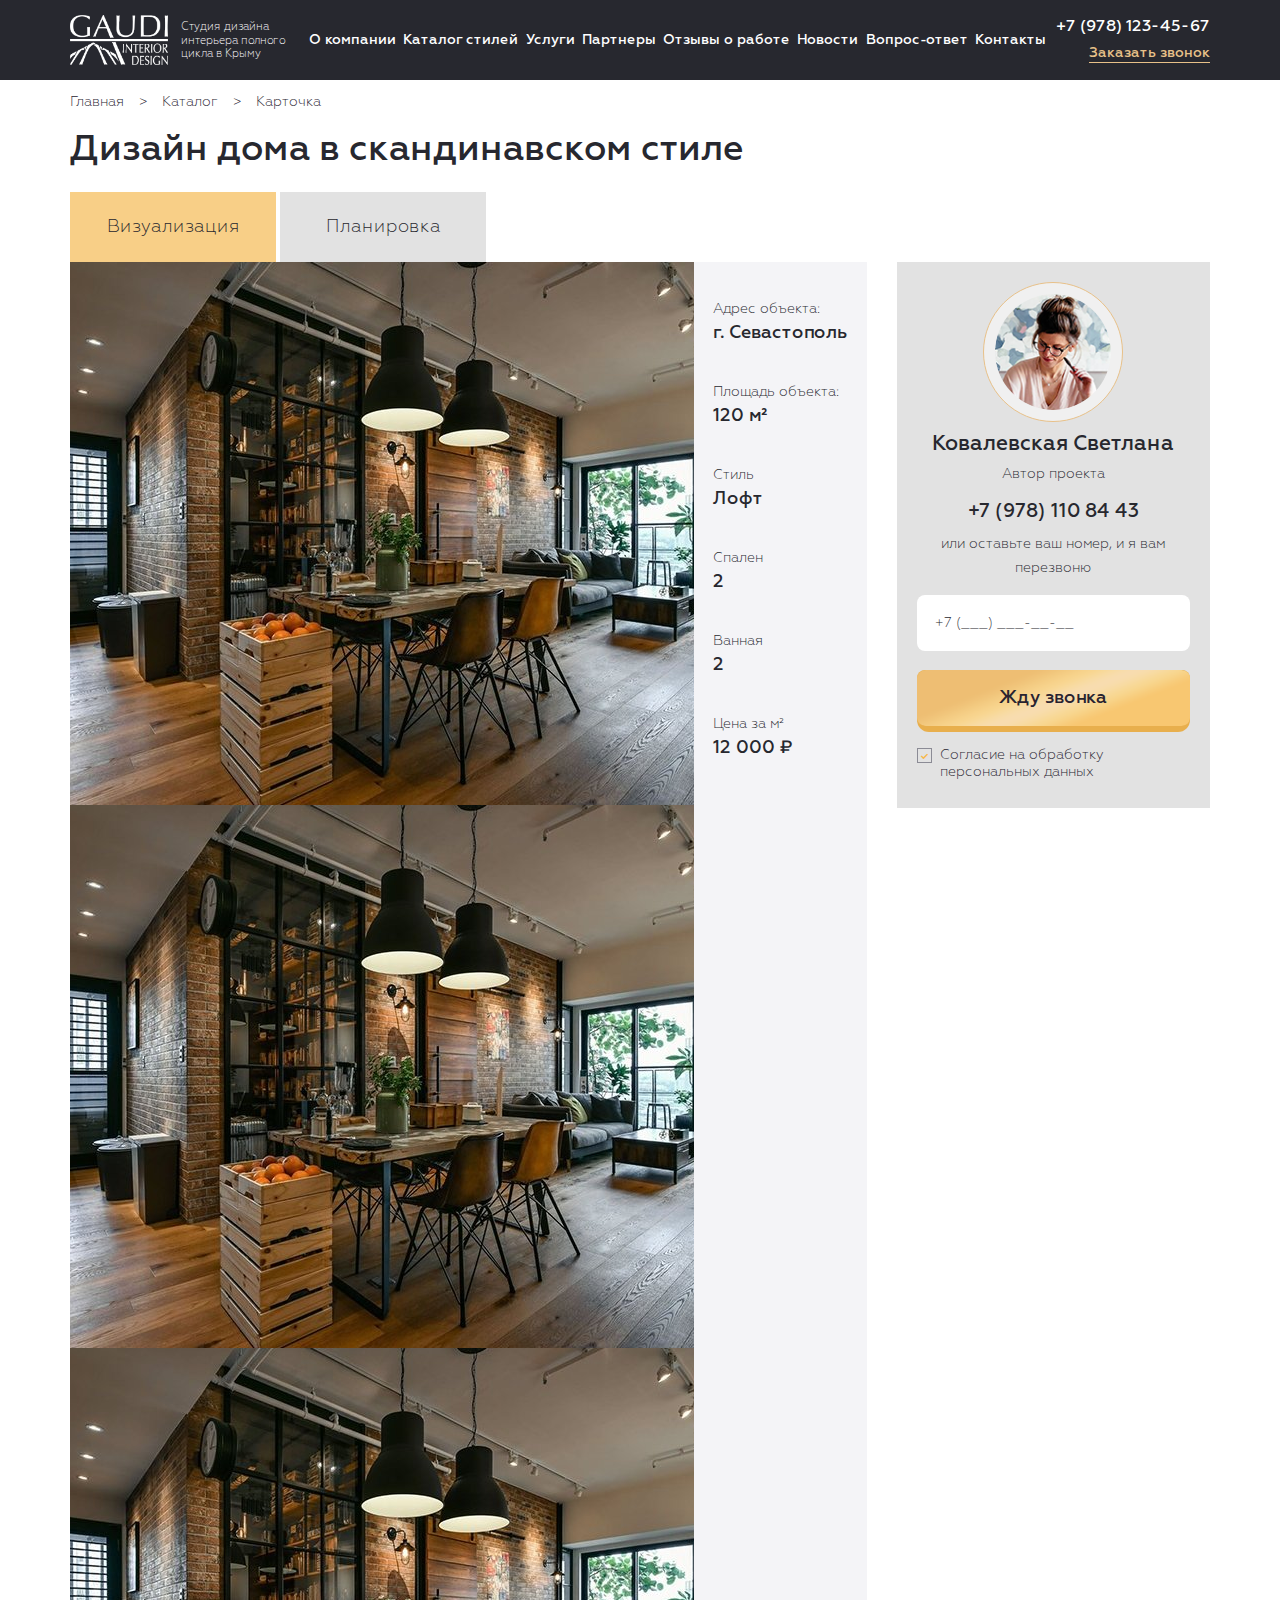
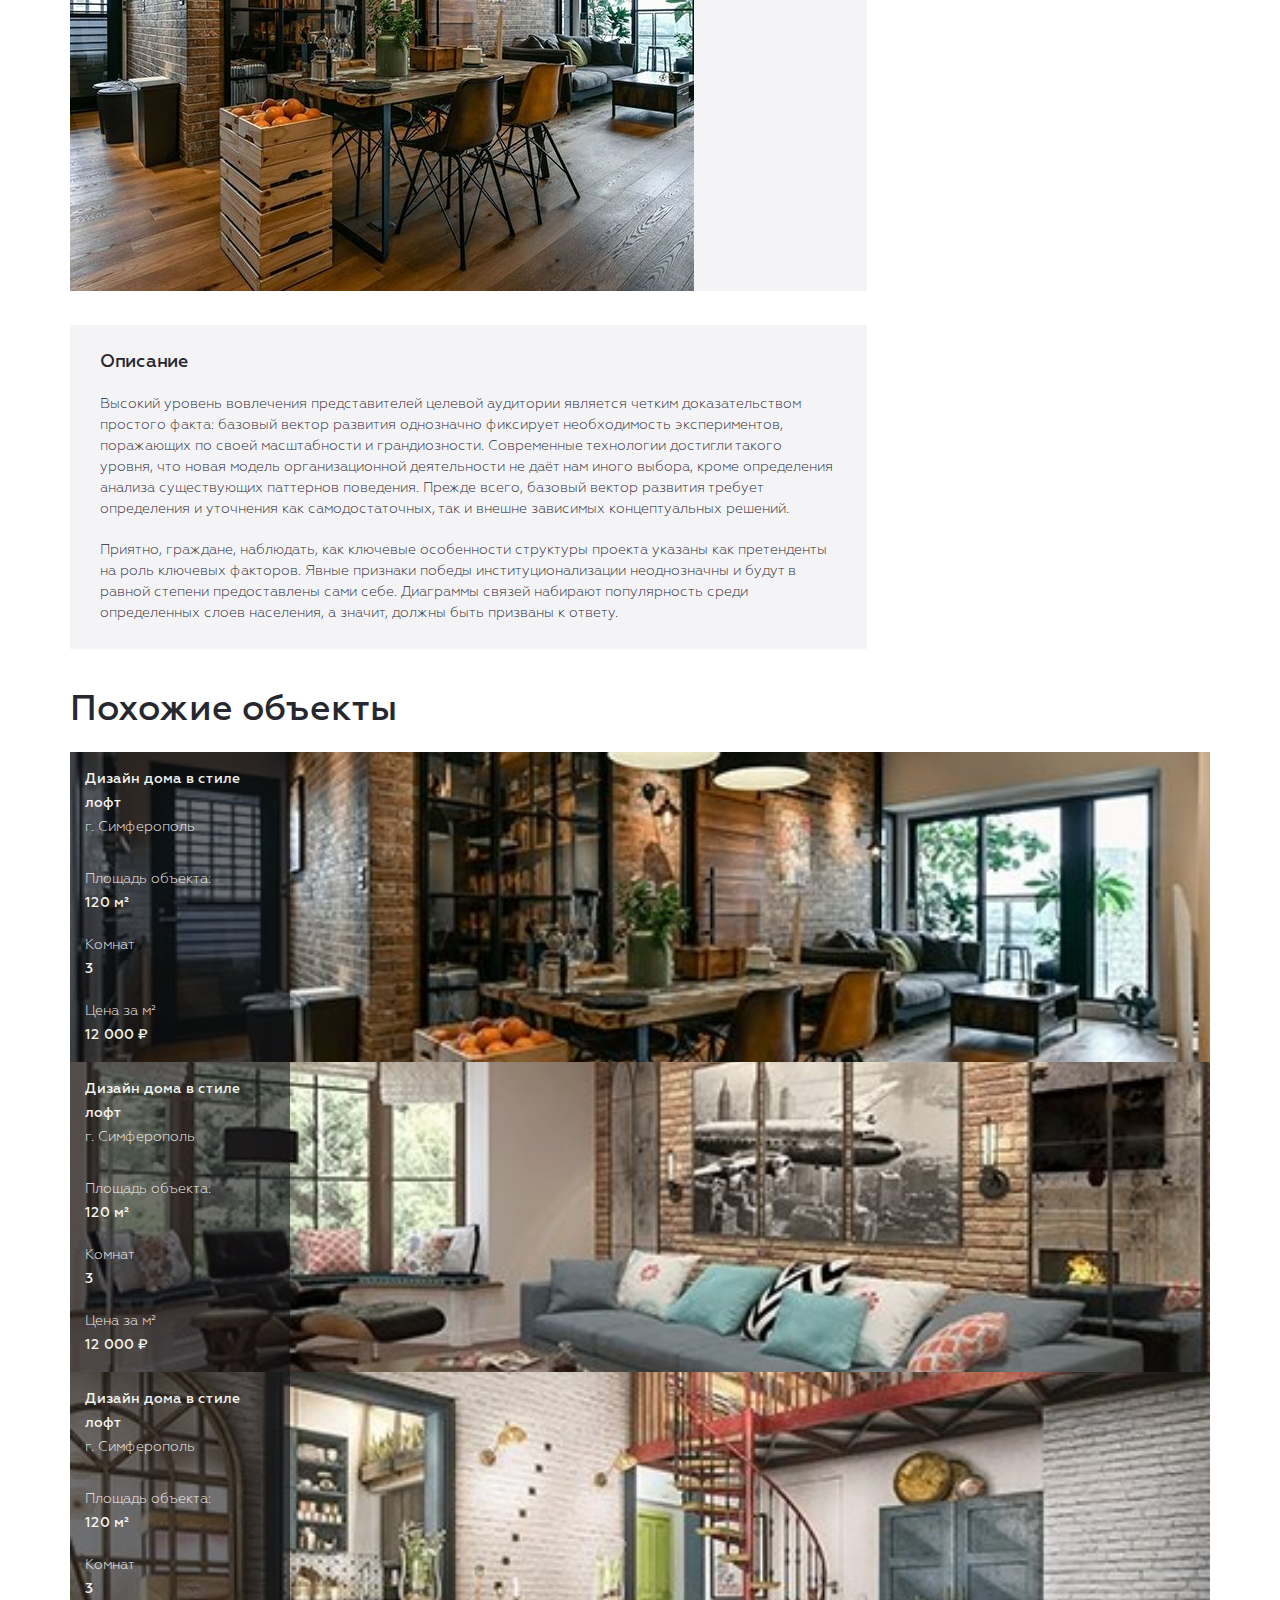
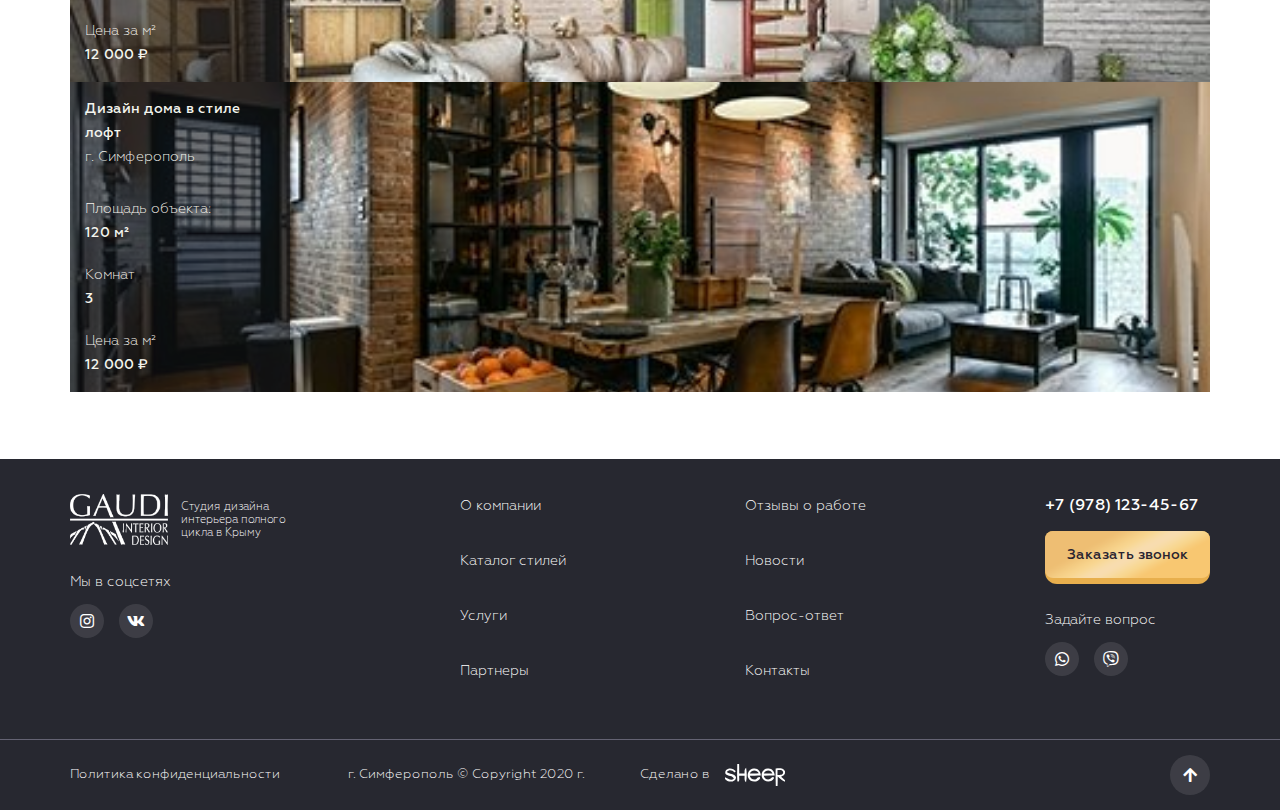
==== card.html @ c7dc4f9a "Add files via upload" ====
<!DOCTYPE html>
<!--[if lt IE 7]><html lang="ru" class="lt-ie9 lt-ie8 lt-ie7"><![endif]-->
<!--[if IE 7]><html lang="ru" class="lt-ie9 lt-ie8"><![endif]-->
<!--[if IE 8]><html lang="ru" class="lt-ie9"><![endif]-->
<!--[if gt IE 8]><!-->
<html lang="ru">
<!--<![endif]-->
<head>
	<meta charset="utf-8" />
	<title>Заголовок</title>
	<meta name="description" content="" />
	<meta http-equiv="X-UA-Compatible" content="IE=edge" />
	<meta name="viewport" content="width=device-width, initial-scale=1.0" />
	<link rel="shortcut icon" href="favicon.png" />
	<link rel="stylesheet" href="libs/bootstrap/bootstrap-grid.css" />
	<link rel="stylesheet" href="libs/fontawesome-free-5.12.0-web/css/all.min.css" />
	<link rel="stylesheet" href="libs/fancybox/jquery.fancybox.css" />
	<link rel="stylesheet" href="libs/slick-1.5.9/slick/slick.css" />
	<link rel="stylesheet" href="libs/slick-1.5.9/slick/slick-theme.css" />
	<link rel="stylesheet" href="libs/ion.rangeSlider-master/css/ion.rangeSlider.min.css" />
	<link rel="stylesheet" href="css/fonts.css" />
	<link rel="stylesheet" href="css/main.css?ver=1.2" />
	<link rel="stylesheet" href="css/media.css?ver=1.2" />
</head>
<body>

	<div class="wrapper wrapper_page">
  
		<header class="header default">
			<div class="container">
				<div class="header__wrap">
					<div class="logo-wrap">
						<a href="#" class="logo">
							<img src="img/logo.png" alt="alt">
						</a>
						<div class="logo-descr">Студия дизайна интерьера полного цикла в Крыму</div>
					</div>
					<ul class="menu">
						<li><a href="#">О компании</a></li>
						<li><a href="#">Каталог стилей</a></li>
						<li><a href="#">Услуги</a></li>
						<li><a href="#">Партнеры</a></li>
						<li><a href="#">Отзывы о работе</a></li>
						<li><a href="#">Новости</a></li>
						<li><a href="#">Вопрос-ответ</a></li>
						<li><a href="#">Контакты</a></li>
					</ul>
					<div class="header__right">
						<a href="tel:+79781234567" class="phone-main">+7 (978) 123-45-67</a>
						<a href="#callback" class="link-main fancybox">Заказать звонок</a>
					</div>
					<a href="tel:+79781234567" class="phone-mob"><i class="fas fa-phone"></i></a>
					<span class="btn_nav">
						<span class='sandwich'>
							<span class='sw-topper'></span>
							<span class='sw-bottom'></span>
							<span class='sw-footer'></span>
						</span>
					</span>
				</div>
			</div>
			<div class="menu-mobile">
				<ul class="menu">
					<li><a href="#">О компании</a></li>
					<li><a href="#">Каталог стилей</a></li>
					<li><a href="#">Услуги</a></li>
					<li><a href="#">Партнеры</a></li>
					<li><a href="#">Отзывы о работе</a></li>
					<li><a href="#">Новости</a></li>
					<li><a href="#">Вопрос-ответ</a></li>
					<li><a href="#">Контакты</a></li>
				</ul>
				<div class="header__right">
					<a href="tel:+79781234567" class="phone-main">+7 (978) 123-45-67</a>
					<a href="#callback" class="link-main fancybox">Заказать звонок</a>
				</div>
				<ul class="list-social list-social_page">
					<li><a href="#"><i class="fab fa-instagram"></i></a></li>
					<li><a href="#"><i class="fab fa-vk"></i></a></li>
					<li><a href="#"><i class="fab fa-whatsapp"></i></a></li>
					<li><a href="#"><i class="fab fa-viber"></i></a></li>
				</ul>
			</div> 
		</header>

		<div class="card">
			<div class="container">
				<ul class="breadcumbs">
					<li><a href="#">Главная</a><span>></span></li>
					<li><a href="#">Каталог</a><span>></span></li>
					<li>Карточка</li>
				</ul>
				<div class="title-section">Дизайн дома в скандинавском стиле</div>
				<div class="row row_card">
					<div class="col-lg-8">
						<ul class="tabs-card">
							<li class="active"><a href="#tab_card1">Визуализация</a></li>
							<li><a href="#tab_card2">Планировка</a></li>
						</ul>
						<div class="row">
							<div class="col-lg-10 card__left">
								<div class="tab-container-card">
									<div class="tab-pane-card" id="tab_card1">
										<div class="slider-card-wrap">
											<ul class="slider-card">
												<li>
													<a href="img/card1.jpg" class="card__image fancybox" rel="group1">
														<img src="img/card1.jpg" alt="alt">
													</a>
												</li>
												<li>
													<a href="img/card1.jpg" class="card__image fancybox" rel="group1">
														<img src="img/card1.jpg" alt="alt">
													</a>
												</li>
												<li>
													<a href="img/card1.jpg" class="card__image fancybox" rel="group1">
														<img src="img/card1.jpg" alt="alt">
													</a>
												</li>
											</ul>
											<div class="controls-slider"></div>
										</div>
									</div>
									<div class="tab-pane-card" id="tab_card2">
										<a href="img/layout.jpg" class="card__image fancybox">
											<img src="img/layout.jpg" alt="alt">
										</a>
									</div>
								</div>
							</div>
							<div class="col-lg-2">
								<div class="card-info">
									<div class="card-info__item">
										<p>Адрес объекта:</p>
										<strong>г. Севастополь</strong>
									</div>
									<div class="card-info__item">
										<p>Площадь объекта:</p>
										<strong>120 м²</strong>
									</div>
									<div class="card-info__item">
										<p>Стиль</p>
										<strong>Лофт</strong>
									</div>
									<div class="card-info__item">
										<p>Спален</p>
										<strong>2</strong>
									</div>
									<div class="card-info__item">
										<p>Ванная</p>
										<strong>2</strong>
									</div>
									<div class="card-info__item">
										<p>Цена за м²</p>
										<strong>12 000 ₽</strong>
									</div>
								</div>
							</div>
						</div>
					</div>
					<div class="col-lg-4">
						<div class="consult-block">
							<div class="consult-block__image">
								<img src="img/conlust.png" alt="alt">
							</div>
							<div class="consult-block__name">Ковалевская Светлана</div>
							<div class="consult-block__descr">Автор проекта</div>
							<div class="consult-block__phone"><a href="tel:+79781108443">+7 (978) 110 84 43</a></div>
							<div class="consult-block__descr">или оставьте ваш номер, и я вам перезвоню</div>
							<form>
								<div class="item-form">
									<input type="text" placeholder="+7 (___) ___-__-__" class="input-phone" required="required">
								</div>
								<button class="btn-main" type="submit">Жду звонка</button>
								<div class="checkbox-wrap">
									<div class="checkbox">
										<label>
											<input type="checkbox" required="required" checked="checked" />
											<span>Согласие на обработку персональных данных</span>
										</label>
									</div>
								</div>
							</form>
						</div>
					</div>
				</div>
				<div class="row row_card">
					<div class="col-lg-8">
						<div class="card-description">
							<div class="card-description__title">Описание</div>
							<p>Высокий уровень вовлечения представителей целевой аудитории является четким доказательством простого факта: базовый вектор развития однозначно фиксирует необходимость экспериментов, поражающих по своей масштабности и грандиозности. Современные технологии достигли такого уровня, что новая модель организационной деятельности не даёт нам иного выбора, кроме определения анализа существующих паттернов поведения. Прежде всего, базовый вектор развития требует определения и уточнения как самодостаточных, так и внешне зависимых концептуальных решений. </p>
							<p>Приятно, граждане, наблюдать, как ключевые особенности структуры проекта указаны как претенденты на роль ключевых факторов. Явные признаки победы институционализации неоднозначны и будут в равной степени предоставлены сами себе. Диаграммы связей набирают популярность среди определенных слоев населения, а значит, должны быть призваны к ответу.</p>
						</div>
					</div>
				</div>
				<div class="title-section title-section_recomend">Похожие объекты</div>
				<ul class="slider-recomend">
					<li>
						<div class="item-portfolio item-portfolio_recomend">
							<a href="#" class="info-portfolio__link"></a>
							<div class="info-portfolio">
								<p>Дизайн дома в стиле лофт</p>
								<p><span>г. Симферополь</span></p>
								<div class="info-portfolio__title">Площадь объекта:</div>
								<p>120 м²</p>
								<div class="info-portfolio__title">Комнат</div>
								<p>3</p>
								<div class="info-portfolio__title">Цена за м²</div>
								<p>12 000 ₽</p>
							</div>
							<div class="item-portfolio__image">
								<img src="img/recomend1.jpg" alt="alt">
							</div>
						</div>
					</li>
					<li>
						<div class="item-portfolio item-portfolio_recomend">
							<a href="#" class="info-portfolio__link"></a>
							<div class="info-portfolio">
								<p>Дизайн дома в стиле лофт</p>
								<p><span>г. Симферополь</span></p>
								<div class="info-portfolio__title">Площадь объекта:</div>
								<p>120 м²</p>
								<div class="info-portfolio__title">Комнат</div>
								<p>3</p>
								<div class="info-portfolio__title">Цена за м²</div>
								<p>12 000 ₽</p>
							</div>
							<div class="item-portfolio__image">
								<img src="img/recomend2.jpg" alt="alt">
							</div>
						</div>
					</li>
					<li>
						<div class="item-portfolio item-portfolio_recomend">
							<a href="#" class="info-portfolio__link"></a>
							<div class="info-portfolio">
								<p>Дизайн дома в стиле лофт</p>
								<p><span>г. Симферополь</span></p>
								<div class="info-portfolio__title">Площадь объекта:</div>
								<p>120 м²</p>
								<div class="info-portfolio__title">Комнат</div>
								<p>3</p>
								<div class="info-portfolio__title">Цена за м²</div>
								<p>12 000 ₽</p>
							</div>
							<div class="item-portfolio__image">
								<img src="img/recomend3.jpg" alt="alt">
							</div>
						</div>
					</li>
					<li>
						<div class="item-portfolio item-portfolio_recomend">
							<a href="#" class="info-portfolio__link"></a>
							<div class="info-portfolio">
								<p>Дизайн дома в стиле лофт</p>
								<p><span>г. Симферополь</span></p>
								<div class="info-portfolio__title">Площадь объекта:</div>
								<p>120 м²</p>
								<div class="info-portfolio__title">Комнат</div>
								<p>3</p>
								<div class="info-portfolio__title">Цена за м²</div>
								<p>12 000 ₽</p>
							</div>
							<div class="item-portfolio__image">
								<img src="img/recomend1.jpg" alt="alt">
							</div>
						</div>
					</li>
				</ul>
			</div>
		</div>

		<footer class="footer">
			<div class="container">
				<div class="row">
					<div class="col-md-4 col-6">
						<div class="logo-wrap">
							<a href="#" class="logo">
								<img src="img/logo.png" alt="alt">
							</a>
							<div class="logo-descr">Студия дизайна интерьера полного цикла в Крыму</div>
						</div>
						<div>Мы в соцсетях</div>
						<ul class="list-social list-social_page">
							<li><a href="#"><i class="fab fa-instagram"></i></a></li>
							<li><a href="#"><i class="fab fa-vk"></i></a></li>
						</ul>
					</div>
					<div class="col-md-6">
						<ul class="footer__nav">
							<li><a href="#">О компании</a></li>
							<li><a href="#">Каталог стилей</a></li>
							<li><a href="#">Услуги</a></li>
							<li><a href="#">Партнеры</a></li>
							<li><a href="#">Отзывы о работе</a></li>
							<li><a href="#">Новости</a></li>
							<li><a href="#">Вопрос-ответ</a></li>
							<li><a href="#">Контакты</a></li>
						</ul>
					</div>
					<div class="col-md-2 col-6">
						<div class="footer__right">
							<a href="tel:+79781234567" class="phone-main">+7 (978) 123-45-67</a>
							<a href="#callback" class="btn-main fancybox">Заказать звонок</a>
							<div>Задайте вопрос</div>
							<ul class="list-social list-social_page">
								<li><a href="#"><i class="fab fa-whatsapp"></i></a></li>
								<li><a href="#"><i class="fab fa-viber"></i></a></li>
							</ul>
						</div>
					</div>
				</div>
			</div>
			<div class="footer__bottom">
				<div class="container">
					<div class="row align-items-center">
						<div class="col-lg-3 col-sm-6">
							<a href="#">Политика конфиденциальности</a>
						</div>
						<div class="col-lg-3 col-sm-6 col_copyright">
							<p>г. Симферополь © Copyright  2020 г.</p>
						</div>
						<div class="col-lg-3 col-sm-6 col_pl">
							<div class="create">Сделано в <img src="img/copy.svg" alt="alt"></div>
						</div>
						<div class="col-lg-3 col-sm-6 align_right">
							<a href="#" class="btn_top default"><i class="fa fa-arrow-up"></i></a>
						</div>
					</div>
				</div>
			</div>
		</footer>
		
	</div>

	<!--[if lt IE 9]>
	<script src="libs/html5shiv/es5-shim.min.js"></script>
	<script src="libs/html5shiv/html5shiv.min.js"></script>
	<script src="libs/html5shiv/html5shiv-printshiv.min.js"></script>
	<script src="libs/respond/respond.min.js"></script>
<![endif]-->
<script src="libs/jquery/jquery-1.11.1.min.js"></script>
<script src="libs/jquery-mousewheel/jquery.mousewheel.min.js"></script>
<script src="libs/fancybox/jquery.fancybox.pack.js"></script>
<script src="libs/slick-1.5.9/slick/slick.min.js"></script>
<script src="libs/scroll2id/PageScroll2id.min.js"></script>
<script src="libs/mask/jquery.maskedinput.js"></script>
<script src="libs/ion.rangeSlider-master/js/ion.rangeSlider.min.js"></script>
<script src="libs/jQueryFormStyler-master/jquery.formstyler.min.js"></script>
<script src="js/common.js?ver=1.2"></script>
<!-- Yandex.Metrika counter --><!-- /Yandex.Metrika counter -->
<!-- Google Analytics counter --><!-- /Google Analytics counter -->
</body>
</html>
---- css/fonts.css ----
@font-face {
	font-family: 'Geometria';
	src:  url('../fonts/Geometria.woff2') format('woff2'),
	url('../fonts/Geometria.ttf') format('truetype');
	font-weight: normal;
	font-style: normal;
}

@font-face {
	font-family: 'Geometria';
	src:  url('../fonts/Geometria-Bold.woff2') format('woff2'),
	url('../fonts/Geometria-Bold.ttf') format('truetype');
	font-weight: 700;
	font-style: normal;
}

@font-face {
	font-family: 'Geometria';
	src:  url('../fonts/Geometria-Medium.woff2') format('woff2'),
	url('../fonts/Geometria-Medium.otf') format('truetype');
	font-weight: 500;
	font-style: normal;
}

@font-face {
	font-family: 'Geometria';
	src:  url('../fonts/Geometria-ExtraBold.woff2') format('woff2'),
	url('../fonts/Geometria-ExtraBold.ttf') format('truetype');
	font-weight: 800;
	font-style: normal;
}

@font-face {
	font-family: "Geometria";
	src:  url('../fonts/Geometria-Heavy.woff2') format('woff2'),
	url('../fonts/Geometria-Heavy.ttf') format('truetype');
	font-weight: 900;
	font-style: normal;
}
@font-face {
font-family: "Geometria";
src: url('../fonts/Geometria-Light.eot');
src: url('../fonts/Geometria-Light.eot?#iefix') format('embedded-opentype'),
url('../fonts/Geometria-Light.woff') format('woff'),
url('../fonts/Geometria-Light.ttf') format('truetype');
font-weight: normal;
font-style: normal;
}
---- css/main.css ----
*::-webkit-input-placeholder {
	color: #28272e;
	opacity: 1;
}
*:-moz-placeholder {
	color: #28272e;
	opacity: 1;
}
*::-moz-placeholder { 
	color: #28272e;
	opacity: 1;
}
*:-ms-input-placeholder {
	color: #28272e;
	opacity: 1;
}

body input:focus:required:invalid,
body textarea:focus:required:invalid {
	
}
body input:required:valid,
body textarea:required:valid {
	
}
body {
	font-family: 'Geometria';
	font-size: 16px;
	line-height: 24px;
	color: #282730;
	overflow-x: hidden;
	margin: 0;
	background-color: #fff;
}
button {
	cursor: pointer;
}
h1,h2,h3,h4,h5,h6 {
	padding: 0;
	margin: 0;
	font-weight: normal;
}
.wrapper {
	overflow: hidden;
}
a {
	text-decoration: none;
	outline: none;
}
* {
	outline: none !important;
}
ul {
	padding: 0;
	margin: 0;
}
ul li {
	list-style-type: none;
	outline: none;
}
img {
	outline: none;
	display: block;
}
p {
	padding: 0;
	margin: 0;
}
button,
a {
	transition: all 0.3s;
}
.header {
	padding: 20px 0;
	position: absolute;
	top: 0;
	left: 0;
	width: 100%;
	color: #fff;
}
.header {
	position: fixed;
	top: 0;
	left: 0;
	width: 100%;
	transition: all 0.3s;
	z-index: 1000;
}
.header.fixed {
	padding: 10px 0;
	background-color: #27282f;
}
.logo-wrap {
	display: flex;
	align-items: center;
}
.logo { 
	display: inline-block;
}
.logo img {
	width: 165px;
	max-width: 100%;
	display: block;
	transition: all 0.3s;
}
.logo-descr {
	font-size: 14px;
	max-width: 147px;
	margin-left: 16px;
	line-height: 1.2; 
}
.header__right {
	display: flex;
	flex-direction: column;
	text-align: right;
	align-items: flex-end;
}
.header__wrap {
	display: flex;
	align-items: center;
	justify-content: space-between;
}
.menu {
	padding: 0 39px;
	display: flex;
	align-items: center;
	flex: 1;
	justify-content: space-between;
}
.menu a {
	font-weight: 500;
	border-bottom: 1px solid transparent;
	color: #fff;
}
.menu a:hover {
	border-color: #fff;
}
.phone-main {
	font-size: 18px;
	line-height: 1.2;
	margin-bottom: 8px;
	font-weight: 500;
	color: #ffffff;
}
.link-main {
	font-size: 14px;
	line-height: 1.2;
	font-weight: 500;
	color: #e8c189;
	border-bottom: 1px solid #e8c189;
}
.link-main:hover {
	border-color:transparent;
}
.billbord {
	padding-top: 240px;
	min-height: 958px;
	background-image: url(../img/billbord.jpg);
	background-repeat: no-repeat;
	background-position: center;
	background-size: cover;
	color: #fff;
}
.title-big {
	font-size: 50px;
	line-height: 65px;
	max-width: 835px;
	font-weight: 700;
}
.billbord__middle {
	margin-top: 40px;
	display: flex;
	flex-wrap: wrap;
	align-items: center;
}
.billbord__descr {
	font-size: 24px;
	line-height: 36px;
	max-width: 605px;
}
.billbord__descr span {
	font-weight: 500;
	color: #f8b849;
}
.btn-main {
	height: 67px;
	display: inline-flex;
	align-items: center;
	justify-content: center;
	text-align: center;
	font-size: 18px;
	line-height: 24px;
	font-weight: 500;
	color: #282330;
	font-family: 'Geometria';
	border-radius: 8px;
	padding: 0 42px;
	border: none;
	background-color: #e8af4d;
	z-index: 1;
	position: relative;
}
.btn-main::before {
	position: absolute;
	display: block;
	content: " ";
	width: 100%;
	height: 100%;
	top: 0;
	left: 0;
	z-index: -1;
	border-radius: 8px;
	transition: all 0.3s;
	background-image: url(../img/bg_btn.png);
	background-repeat: no-repeat;
	background-position: center;
	background-size: 100% 100%;
}
.btn-main::after {
	position: absolute;
	display: block;
	content: " ";
	width: 100%;
	height: 100%;
	top: 6px;
	left: 0;
	z-index: -2;
	background-color: #e8af4d;
	border-radius: 12px;
	transition: all 0.3s;
}
.btn-main:hover::before {
	opacity: 0;
}
.billbord__buttons .link-main {
	font-size: 18px;
	margin-left: 44px;
	line-height: 24px;
}
.billbord__buttons {
	margin-top: 100px;
	display: flex;
	align-items: center;
	flex-wrap: wrap;
}
.billbord-price {
	font-size: 18px;
	line-height: 28px;
	font-weight: 500;
	padding: 18px 33px;
	padding-right: 24px;
	border-radius: 8px;
	display: inline-block;
	border: 1px solid #e8c189;
	position: relative;
	margin-left: 70px;
}
.billbord-price::before {
	position: absolute;
	display: block;
	content: " ";
	width: 28px;
	height: 28px;
	top: 14px;
	left: -13px;
	background-color: #e8c189;
	background-image: url(../img/ic_pin.png);
	background-repeat: no-repeat;
	background-position: center;
	border-radius: 50%;
}
.billbord-price span {
	font-size: 30px;
	line-height: 1.2;
	font-weight: 500;
	color: #f8cd87;
}
sup {
	font-size: 0.4em;
}
.slider-billbord {
	padding: 34px 0;
	margin-left: calc((100% - 300px)/2);
	background-color: rgba(40,40,53,0.5);
}
.item-billbord {
	padding: 0 50px;
	width: 390px;
	min-height: 240px;
	padding-bottom: 20px;
	border-right: 1px solid rgba(232,193,137,0.3);
}
.item-billbord__number {
	font-size: 30px;
	line-height: 1.2;
	margin-bottom: 20px;
	padding-bottom: 3px;
	font-weight: 700;
	color: #f8d087;
	border-bottom: 1px solid #e8c189;
	display: inline-block;
}
.item-billbord__title {
	font-size: 18px;
	line-height: 24px;
	margin-bottom: 20px;
	font-weight: 500;
}
.slick-arrow {
	font-size: 20px;
	width: 35px;
	height: 35px;
	margin: 0 15px;
	display: flex;
	align-items: center;
	justify-content: center;
	color: #e8c189 !important;
	transition: all 0.3s;
}
.slick-arrow::before {
	display: none;
}
.controls-slider .slick-arrow {
	position: static;
	transform: none;
}
.controls-slider  {
	display: flex;
	align-items: center;
	justify-content: center;
}
.slick-slide:last-child .item-billbord {
	border: none;
}
.billbord .controls-slider .slick-arrow.slick-disabled {
	color: #fff !important;
}
.billbord .controls-slider {
	margin-left: calc((100% - 300px)/2);
	justify-content: flex-start;
	padding-left: 30px;
	margin-top: -35px;
	top: -30px;
	position: relative;
}
.slider-billbord .slick-slide {
	opacity: 0.7;
}
.slider-billbord .slick-slide.slick-active {
	opacity: 1;
}
.billbord .container {
	position: relative;
}
.social-wrap {
	position: absolute;
	top: 0;
	right: 10px;
	display: flex;
	flex-direction: column;
	align-items: flex-end;
}
.list-social a {
	margin-bottom: 16px;
	width: 34px;
	height: 34px;
	font-size: 16px;
	background-color: rgba(255,255,255,0.1);
	border-radius: 50%;
	display: flex;
	align-items: center;
	justify-content: center;
	color: #fff;
}
.list-social a:hover {
	background-color: rgba(255,255,255,0.3);
}
.title-social {
	font-size: 14px;
	line-height: 1.2;
	transform: rotate(90deg);
	width: 34px;
	white-space: nowrap;
	position: relative;
	top: -100px;
}
.title-section {
	font-size: 36px;
	line-height: 1.2;
	font-weight: 500;
	color: #27282f;
}
.social-wrap .list-social {
	margin-bottom: 155px;
}
.tabs a {
	height: 90px;
	font-size: 20px;
	color: #28272e;
	padding-left: 48px;
	background-color: #ffffff;
	display: flex;
	align-items: center;
	position: relative;
	z-index: 1;
	margin-bottom: 10px;
}
.tabs a::after {
	position: absolute;
	display: block;
	content: " ";
	left: 12px;
	right: -30px;
	height: 65px;
	top: 0;
	bottom: 0;
	margin: auto;
	background-image: url(../img/bg_tab.png);
	background-repeat: no-repeat;
	background-position: center;
	background-size: 100% 100%;
	transition: all 0.3s;
	opacity: 0;
	z-index: -1;
}
.tabs .active a::after {
	opacity: 1;
}
.tabs .active a {
	background-color: #f8cf87;
}
.services {
	padding-top: 70px;
	padding-bottom: 124px;
	background-color: #f4f4f7;
}
.services .title-section {
	padding-bottom: 50px;
}
.tab-container {
	padding: 15px;
	background-color: #ffffff;
}
.title-min {
	font-size: 18px;
	font-weight: 500;
}
.question {
	border-top: 1px solid #f4f4f7;
}
.question__name {
	padding: 27px 0;
	font-weight: 500;
	display: flex;
	align-items: center;
	justify-content: space-between;
	cursor: pointer;
}
.question__arrow {
	width: 25px;
	height: 25px;
	font-size: 13px;
	background-color: rgba(232,193,137,0.0);
	border: 1px solid #e8c189;
	border-radius: 50%;
	display: flex;
	align-items: center;
	justify-content: center;
	margin-left: 10px;
	flex: none;
}
.question__answer {
	font-size: 14px;
	line-height: 21px;
	padding-bottom: 20px;
	display: none;
}
.question__answer p {
	margin-bottom: 20px;
}
.tab-container img {
	max-width: 100%;
}
.services__image {
	display: flex;
	justify-content: flex-end;
}
.col_pr {
	padding-right: 0;
}
.services .title-min {
	padding-bottom: 24px;
}
.tab-pane {
	display: none;
}
.tab-pane:first-child {
	display: block;
}
.descr-title {
	font-size: 18px;
	line-height: 24px;
	padding-top: 20px;
	color: #999da8;
}
.portfolio .descr-title {
	max-width: 410px;
}
.portfolio {
	padding-top: 45px;
	padding-bottom: 65px;
}
.tabs-portfolio {
	font-size: 18px;
	line-height: 24px;
	margin-top: 38px;
	color: #282835;
	display: flex;
	align-items: center;
	justify-content: space-between;
}
.tabs-portfolio a {
	color: #282835;
	transition: all 0.3s;
}
.link-tab.active {
	font-weight: 500;
	color: #f8b849;
	border-color: #f8b849;
}
.link-tab {
	border-bottom: 1px solid transparent;
}
.tabs-portfolio a:hover {
	color: #f8b849;
}
.tabs-portfolio i {
	width: 25px;
	height: 25px;
	font-size: 13px;
	background-color: rgba(232,193,137,0.0);
	border: 1px solid #e8c189;
	border-radius: 50%;
	display: inline-flex;
	align-items: center;
	justify-content: center;
	margin-left: 10px;
	flex: none;
}
.tab-pane-portfolio {
	display: none;
}
.tab-pane-portfolio:first-child {
	display: block;
}
.item-portfolio {
	position: relative;
	overflow: hidden;
}
.slider-portfolio__item {
	height: 430px;
}
.slider-portfolio__item img {
	height: 100%;
	width: 100%;
	object-fit: cover;
	font-family: 'object-fit: cover;';
	-webkit-transition: all 0.3s;
	-o-transition: all 0.3s;
	transition: all 0.3s;
}
.controls-slider .slick-dots {
	position: static;
	margin: 0 -15px;
	width: initial;
	display: flex;
	align-items: center;
}
.controls-slider .slick-next {
	order: 2;
}
.slick-dots li {
	width: 7px;
	height: 7px;
	margin: 0 7px;
}
.slick-dots li button {
	width: 7px;
	height: 7px;
	padding: 0;
	background-color: #666676;
	border: none !important;
	transition: all 0.3s;
}
.slick-dots li button:focus,
.slick-dots li button:hover,
.slick-dots li.slick-active button {
	background-color: #fff;
}
.item-portfolio .controls-slider {
	position: absolute;
	bottom: 10px;
	left: 0;
	width: 100%;
}
.item-portfolio .controls-slider .slick-arrow {
	color: #fff !important;
}
.row_portfolio > div {
	margin-top: 30px;
}
.info-portfolio {
	width: 265px;
	padding: 30px;
	min-height: 100%;
	background-color: rgb(18 18 24 / 60%);
	z-index: 3;
	position: absolute;
	font-weight: 500;
	top: 0;
	color: #f4f5ee;
	left: -265px;
	transition: all 0.3s;
}
.item-portfolio:hover .info-portfolio {
	left: 0;
}
.info-portfolio__middle {
	margin-top: 22px;
	margin-bottom: 30px;
	line-height: 1.2;
	display: flex;
	align-items: center;
}
.info-portfolio__image {
	width: 76px;
	height: 76px;
	padding: 6px;
	margin-right: 18px;
	background-color: rgba(255,255,255,0.47);
	border: 1px solid #e8c189;
	flex: none;
	border-radius: 50%;
}
.info-portfolio__image img {
	height: 100%;
	width: 100%;
	object-fit: cover;
	font-family: 'object-fit: cover;';
	-webkit-transition: all 0.3s;
	-o-transition: all 0.3s;
	transition: all 0.3s;
	border-radius: 50%;
}
.info-portfolio__title {
	font-size: 14px;
	padding-bottom: 4px;
	color: #f6f1eb;
	font-weight: 400;
}
.info-portfolio p span {
	font-weight: 400;
}
.info-portfolio .row {
	margin-top: 15px;
	margin-bottom: 15px;
}
.bottom-button {
	padding-top: 50px;
	text-align: center;
}
.btn-page {
	padding: 0 56px;
	height: 67px;
	border: 1px solid #e8c189;
	background-color: transparent;
	border-radius: 8px;
	font-size: 18px;
	line-height: 24px;
	font-weight: 500;
	display: inline-flex;
	align-items: center;
	justify-content: center;
	text-align: center;
	color: #282330;
	font-family: 'Geometria';
	transition: all 0.3s;
}
.btn-page:hover {
	color: #fff;
	background-color: #e8c189;
}
.example {
	background-image: url(../img/bg_example.jpg);
	background-repeat: no-repeat;
	background-position: center;
	background-size: cover;
}
.example__mockup {
	margin-top: -68px;
	margin-left: -213px;
	margin-bottom: -30px;
}
.title-section strong {
	font-weight: 700;
	color: #f8b849;
}
.example .title-section {
	padding-top: 70px;
	padding-bottom: 42px;	
}
.block-form {
	padding: 30px 45px;
	max-width: 576px;
	background-color: #e2e2e2;
	position: relative;
}
.item-form input {
	width: 100%;
	height: 56px;
	padding: 0 18px;
	font-size: 14px;
	line-height: 24px;
	font-weight: 400;
	color: #28272e;
	font-family: 'Geometria';
	background-color: #ffffff;
	border: none;
	border-radius: 8px;
}
.item-form {
	margin-bottom: 28px;
}
.btn-main i {
	font-size: 25px;
	margin-left: 19px;
}
.button-wrap {
	text-align: center;
}
.checkbox {
	font-size: 14px;
	line-height: 1.2;
	margin-top: 30px;
	text-align: left;
	color: #282430;
}
.checkbox label input {
	position: absolute;
	z-index: -1;
	height: 1px !important;
	width: 1px !important;
	opacity: 0 !important;
	margin: 12px 2px 0 7px !important;
}
.checkbox label span {
	position: relative;
	padding: 3px 0 0 23px;
	display: block;
	cursor: pointer;
}
.checkbox label span:before {
	content: '';
	position: absolute;
	top: 4px;
	left: 0;
	width: 15px;
	height: 15px;
	border: 1px solid rgba(100,100,115,0.69);
	transition: .2s;
}
.checkbox label span:after {
	content: '';
	position: absolute;
	top: 5px;
	left: 0px;
	width: 15px;
	height: 15px;
	content: "\f00c";
	display: -webkit-flex;
	display: -moz-flex;
	display: -ms-flex;
	display: -o-flex;
	display: flex;
	align-items: center;
	justify-content: center;
	-moz-osx-font-smoothing: grayscale;
	-webkit-font-smoothing: antialiased;
	font-style: normal;
	font-variant: normal;
	text-rendering: auto;
	line-height: 1;
	font-family: "Font Awesome 5 Pro";
	font-weight: 900;
	background-image: none;
	color: #f8b849;
	font-size: 7px;
	opacity: 0;
	transition: .2s;
}
.checkbox label input:checked + span:after {
	opacity: 1;
}
.checkbox-wrap {
	display: flex;
	align-items: center;
	justify-content: center;
}
.checkbox-wrap .checkbox {
	white-space: nowrap;
}
.block-form__image {
	right: -141px;
	bottom: -70px;
	position: absolute;
}
.block-form__title {
	padding-bottom: 30px;
}
.circle-image {
	top: 0;
	margin-left: 27px;
	left: 100%;
	position: absolute;
}
.example__left {
	z-index: 2;
}
.example .btn-main {
	border-radius: 13px;
}
.etaps {
	padding-top: 58px;
	padding-bottom: 60px;
	background-color: #f4f4f7;
}
.etaps .title-section {
	padding-bottom: 50px;
	text-align: center;
	max-width: 640px;
	margin: 0 auto;
}

.slider-carusel + .controls-slider .slick-dots li {
	width: 9px;
	height: 9px;
	border-radius: 50%;
	margin: 0 17px;
	background-color: #666676;
	cursor: pointer;
	transition: all 0.3s;
}
.slider-carusel + .controls-slider .slick-dots li:hover,
.slider-carusel + .controls-slider .slick-dots li.slick-active {
	background-color: #e3c188;
}
.slider-carusel + .controls-slider .slick-prev {
	margin-right: 140px;
}
.slider-carusel + .controls-slider .slick-next {
	margin-left: 140px;
}
.slider-carusel + .controls-slider .slick-arrow:hover {
	color: #27282d !important;
}
.item-etap {
	padding: 12px;
	background-color: #ffffff;
	min-height: 411px;
	display: block;
	width: 100%;
}
.item-etap__image {
	height: 388px;
	padding: 5px;
	background-color: #f4f4f7;
}
.item-etap__image img {
	height: 100%;
	width: 100%;
	object-fit: cover;
	font-family: 'object-fit: cover;';
	-webkit-transition: all 0.3s;
	-o-transition: all 0.3s;
	transition: all 0.3s;
}
.item-etap__name {
	font-size: 24px;
	padding-bottom: 25px;
	font-weight: 500;
}
.item-etap__number {
	font-size: 30px;
	line-height: 1.2;
	padding-bottom: 4px;
	margin-bottom: 55px;
	margin-top: 50px;
	font-weight: 700;
	color: #f8d087;
	border-bottom: 1px solid #f8d087;
	display: inline-block;
}
.item-etap__left {
	padding-left: 50px;
	max-width: 442px;
}
.slider-etaps-nav__item {
	font-size: 72px;
	line-height: 1.2;
	font-weight: 400;
	text-align: center;
	color: #e2e2e2;
	cursor: pointer;
	transition: all 0.3s;
}
.slick-current .slider-etaps-nav__item {
	color: #e4c287;
}
.slider-etaps-nav {
	margin-bottom: -22px;
	padding: 0 170px;
}
.designer {
	padding-top: 58px;
	min-height: 748px;
	background-image: url(../img/bg_designer.jpg);
	background-repeat: no-repeat;
	background-position: center;
	background-size: cover;
}
.title-middle {
	font-size: 24px;
	line-height: 34px;
}
.list-page li {
	padding: 6px 0;
	padding-left: 47px;
	margin-bottom: 35px;
	position: relative;
}
.list-page li::before {
	position: absolute;
	display: block;
	content: " ";
	width: 35px;
	height: 35px;
	top: 0;
	left: 0;
	border-radius: 50%;
	background-color: #e4c287;
	background-image: linear-gradient(156.0deg, rgba(232,193,137,0.64) 9%, rgba(248,229,182,0.64) 30%, rgba(248,240,230,0.64) 60%, rgba(248,231,183,0.64) 81%, rgba(248,207,135,0.64) 90%);
	border: 5px solid rgba(255, 255, 255, 0.7);
	content: "\f00c";
	display: -webkit-flex;
	display: -moz-flex;
	display: -ms-flex;
	display: -o-flex;
	display: flex;
	align-items: center;
	justify-content: center;
	-moz-osx-font-smoothing: grayscale;
	-webkit-font-smoothing: antialiased;
	font-style: normal;
	font-variant: normal;
	text-rendering: auto;
	line-height: 1;
	font-family: "Font Awesome 5 Pro";
	font-weight: 900;
	color: #27282d;
	font-size: 12px;
}
.designer .title-middle {
	padding-top: 40px;
	padding-bottom: 40px;
}
.form-page {
	padding: 45px 50px;
	border-top-right-radius: 8px;
	border-top-left-radius: 8px;
	background-color: #f4f4f7;
}
.form-page .btn-main {
	width: 100%;
	padding: 0 10px;
}
.descr-form strong {
	font-weight: 500;
}
.form-page .title-middle {
	font-weight: 500;
	padding-top: 0;
	padding-bottom: 17px;
}
.descr-form {
	padding-bottom: 25px;
}
.designer .form-page {
	width: 407px;
}
.designer .title-section {
	padding-bottom: 30px;
	max-width: 770px;
}
.designer__right .title-middle {
	padding: 0;
	font-weight: 500;
}
.designer__right {
	padding-left: 320px;
	padding-top: 20px;
}
.designer__right .title-middle + p {
	font-weight: 500;
}
.social-links {
	padding-top: 10px;
	display: flex;
	flex-wrap: wrap;
}
.social-links a {
	height: 48px;
	padding-left: 17px;
	padding-right: 24px;
	font-size: 14px;
	margin-top: 15px;
	font-weight: 500;
	color: #999da8;
	margin-right: 10px;
	display: inline-flex;
	align-items: center;
	background-color: #f4f4f7;
	border-radius: 8px;
	transition: all 0.3s;
}
.social-links a i {
	font-size: 25px;
	margin-right: 9px;
	transition: all 0.3s;
}
.social-links li:last-child a {
	margin-right: 0;
}
.designer__name {
	padding: 14px 22px;
	margin-top: 189px;
	font-size: 24px;
	background-color: #f4f4f7;
	box-shadow: 4px 8px 15px 0px rgba(40,39,48,0.23);
	border-radius: 12px;
	display: inline-block;
}
.designer__descr {
	font-size: 14px;
	padding-top: 5px;
	padding-left: 22px;
}
.styles {
	padding-top: 50px;
	padding-bottom: 75px;
}
.styles .title-section {
	max-width: 570px;
}
.item-style {
	height: 260px;
	margin-top: 25px;
	display: block;
	position: relative;
	overflow: hidden;
}
.item-style img {
	height: 100%;
	width: 100%;
	object-fit: cover;
	font-family: 'object-fit: cover;';
	-webkit-transition: all 0.3s;
	-o-transition: all 0.3s;
	transition: all 0.3s;
}
.item-style:hover img {
	transform: scale(1.05);
}
.item-style__name {
	font-size: 18px;
	line-height: 34px;
	padding: 9px 25px;
	top: 9px;
	left: 10px;
	display: inline-block;
	z-index: 3;
	color: #ffffff;
	background-color: rgba(40,39,48,0.7);
	position: absolute;
}
.row_styles {
	margin-top: 15px;
}
.team .title-section {
	padding-bottom: 40px;
	text-align: center;
}
.team-nav {
	font-size: 20px;
	width: 1015px;
	margin: 0 auto;
	max-width: 100%;
	background-color: #f8cf87;
	display: flex;
	align-items: center;
	justify-content: center;
	position: relative;
	z-index: 2;
}
.team-nav li {
	padding: 12px 15px;
	padding-bottom: 15px;
	border-right: 1px solid #fff;
	flex: 1;
}
.team-nav li:last-child {
	border: none;
}
.team-nav a {
	display: flex;
	height: 66px;
	color: #28272e;
	transition: all 0.3s;
	position: relative;
	align-items: center;
	justify-content: center;
	text-align: center;
}
.team-nav a::after {
	position: absolute;
	display: block;
	content: " ";
	width: 25px;
	height: 15px;
	top: 100%;
	left: 0;
	right: 0;
	margin: 0 auto;
	border: 15px solid transparent;
	border-top: 15px solid #fff;
	opacity: 0;
	transition: all 0.3s;
}
.team-nav li.active a::after {
	opacity: 1;
}
.team-nav li.active a {
	background-color: #fff;
}
.team-container {
	padding: 17px;
	padding-top: 73px;
	max-width: 1170px;
	padding-right: 45px;
	margin: 0 auto;
	margin-top: -46px;
	font-size: 14px;
	line-height: 21px;
	background-color: #ffffff;
}
.team {
	padding-top: 65px;
	padding-bottom: 55px;
	background-image: url(../img/bg_team.jpg);
	background-repeat: no-repeat;
	background-position: center;
	background-size: cover;
}
.team__title {
	font-size: 16px;
	padding-bottom: 10px;
	padding-top: 30px;
	font-weight: 500;
} 
.team-container p {
	margin-bottom: 8px;
}
.team-container .title-middle {
	padding-bottom: 17px;
	margin-bottom: 23px;
	font-weight: 500;
	border-bottom: 1px solid #f4f4f7;
}
.col_pl {
	padding-left: 0;
}
.team__right {
	margin-left: -30px;
}
.team-pane {
	display: none;
}
.team-pane:first-child {
	display: block;
}
.item-insta {
	position: relative;
	display: block;
	padding-top: 100%;
}
.item-insta__image {
	position: absolute;
	top: 0;
	left: 0;
	width: 100%;
	height: 100%;
	overflow: hidden;
}
.item-insta__image img {
	width: 100%;
	height: 100%;
	object-fit: cover;
	font-family: 'object-fit: cover;';
	-webkit-transition: all 0.3s;
	-o-transition: all 0.3s;
	transition: all 0.3s;
}
.item-insta:hover .item-insta__image img {
	transform: scale(1.1);
}
.row_insta > div {
	margin-bottom: 30px;
}
.instagram {
	padding-top: 60px;
}
.instagram .title-section {
	padding-bottom: 50px;
}
.instagram__circle {
	top: 8px;
	right: -59px;
	position: absolute;
}
.instagram__image {
	margin-left: 50px;
}
.reviews {
	padding-top: 40px;
	padding-bottom: 45px;
	background-color: #f4f4f7;
}
.reviews .title-section {
	padding-bottom: 40px;
	text-align: center;
}
.item-review {
	padding: 70px 60px;
	padding-bottom: 30px;
	min-height: 441px;
	background-color: #ffffff;
}
.item-review__head {
	padding-bottom: 27px;
	margin-bottom: 30px;
	display: flex;
	align-items: center;
	justify-content: space-between;
	border-bottom: 1px solid #e4c287;
}
.item-review .title-middle {
	font-weight: 500;
}
.item-review p {
	margin-bottom: 20px;
}
.item-review p:last-child {
	margin-bottom: 0;
}
.news {
	padding-top: 55px;
	padding-bottom: 60px;
}
.big-news__image {
	height: 405px;
	opacity: 0.5;
	transition: all 0.3s;
	display: block;
}
.big-news__image img {
	width: 100%;
	height: 100%;
	object-fit: cover;
	font-family: 'object-fit: cover;';
	-webkit-transition: all 0.3s;
	-o-transition: all 0.3s;
	transition: all 0.3s;
}
.big-news {
	display: block;
	position: relative;
	transition: all 0.3s;
	color: #fff;
	background-color: #28272f;
}
.big-news__content {
	left: 0;
	bottom: 0;
	padding: 45px;
	display: block;
	position: absolute;
}
.news-date {
	padding-bottom: 15px;
	display: block;
}
.news-title {
	font-size: 24px;
	line-height: 30px;
	font-weight: 500;
	display: block;
}
.news-text {
	padding-top: 20px;
	display: block;
}
.big-news .news-text,
.big-news .news-title {
	max-width: 430px;
}
.item-news {
	min-height: 100%;
	color: #272531;
	transition: all 0.3s;
	background-color: rgba(228,194,135,0.2);
	display: block;
}
.big-news:hover,
.item-news:hover {
	box-shadow: 0 0 10px rgba(228,194,135,0.5);
}
.item-news__image {
	height: 236px;
	display: block;
}
.item-news__image img {
	width: 100%;
	height: 100%;
	object-fit: cover;
	font-family: 'object-fit: cover;';
	-webkit-transition: all 0.3s;
	-o-transition: all 0.3s;
	transition: all 0.3s;
}
.item-news__content {
	padding: 30px;
	display: block;
}
.row_news {
	margin: 0 -11px;
}
.row_news > div {
	padding: 0 11px;
	margin-top: 30px;	
}
.footer {
	padding-top: 35px;
	font-size: 14px;
	background-color: #272830;
	color: #fff;
}
.list-social_page {
	display: flex;
	align-items: center;
}
.list-social_page li {
	margin-top: 10px;
	margin-right: 15px;
}
.list-social_page a {
	margin: 0;
}
.footer .logo-wrap {
	margin-bottom: 25px;
}
.footer__nav a {
	color: #fff;
	transition: all 0.3s;
	display: inline-block;
	border-bottom: 1px solid transparent;
}
.footer__nav a:hover {
	border-color: #fff;
}
.footer__nav {
	columns: 2;
}
.footer__nav li {
	margin-bottom: 30px;
}
.footer__right .btn-main {
	padding: 0;
	height: 47px;
	font-size: 14px;
	margin-bottom: 30px;
	margin-top: 13px;
	width: 100%;
}
.footer__right {
	padding-left: 37px;
}
.create {
	letter-spacing: 0.25px;
	display: inline-flex;
	align-items: center;
}
.create img {
	max-width: 60px;
	margin-left: 15px;
}
.align_right {
	text-align: right;
}
.btn_top {
	font-size: 16px;
	position: relative;
	color: #fff !important;
	width: 40px;
	height: 40px;
	text-align: center;
	display: -webkit-inline-flex;
	display: -moz-inline-flex;
	display: -ms-inline-flex;
	display: -o-inline-flex;
	display: inline-flex;
	align-items: center;
	justify-content: center;
	border-radius: 50%;
	background-color: rgba(255, 255, 255, 0.1);
	z-index: 300;
	-webkit-transition: all 0.3s;
	-o-transition: all 0.3s;
	transition: all 0.3s;
}
.btn_top:hover {
	background-color: rgba(255, 255, 255, 0.3);
}
.footer__bottom {
	font-size: 13px;
	padding: 15px 0;
	margin-top: 25px;
	border-top: 1px solid #646373;
	font-weight: 300;
}
.footer__bottom a {
	color: #fff;
}
.col_copyright {
	padding-left: 0;
}
.team-container img {
	max-width: 100%;
	height: auto;
}
/*Style Sandwich*/
.btn_nav {
	border: none;
	z-index: 60;
	display: none;
	-webkit-transition: all 0.3s;
	-o-transition: all 0.3s;
	transition: all 0.3s;
	vertical-align: middle;
	position: relative;
}
.btn_nav:hover {
	opacity: 1;
} 
.sandwich span {
	display: block;
}
.sandwich {
	width: 30px;
	height:28px;
	margin: auto;
	display: -webkit-flex;
	display: -moz-flex;
	display: -ms-flex;
	display: -o-flex;
	display: flex;
	flex-direction: column;
	align-items: flex-end;
	z-index: 20;
	cursor: pointer;
}
.sw-topper {
	position: relative;
	top: 4px;
	width: 29px;
	height: 2px;
	display: block;
	margin: 0 auto;
	background-color: #fff;
	border: medium none;
	transition: transform 0.5s, top 0.2s;
	/* transition-delay: 0.2s, 0s; */
}
.sw-bottom {
	position: relative;
	top: 10px;
	width: 29px;
	height: 2px;
	display: block;
	margin: 0 auto;
	background-color: #fff;
	border: medium none;
	transition: transform 0.5s, top 0.2s;
	transition-delay: 0.2s, 0s;
}
.sw-footer {
	position: relative;
	top: 17px;
	width: 29px;
	height: 2px;
	display: block;
	background-color: #fff;
	border: medium none;
	transition: all 0.5s;
	transition-delay: 0.1s;
}
.sandwich.active .sw-topper {
	top: 12px;
	transform: rotate(45deg);
}
.sandwich.active .sw-bottom {
	opacity: 0;
}
.sandwich.active .sw-footer {
	top:8px;
	width: 30px;
	transform: rotate(-45deg);
}

/*End Sandwich*/
.phone-mob {
	display: none;
}
.menu-mobile {
	display: none;
}
.fixed .logo img {
	width: 140px;
}
.wrapper_page {
	padding-top: 97px;
}
.wrapper_page .header {
	padding: 15px 0;
	background-color: #27282f;
}
.wrapper_page .header .logo img {
	width: 125px;
}
.news-page {
	padding-top: 48px;
	padding-bottom: 54px;
}
.row_news-page {
	margin: 0 -30px;
}
.row_news-page > div {
	padding: 0 30px;
	margin-bottom: 60px;
}
.row_news-page .item-news__content {
	padding: 30px 35px;
}
.row_news-page .item-news__image {
	height: 306px;
}
.pager {
	display: flex;
	align-items: center;
	justify-content: flex-end;
}
.page-numbers {
	width: 50px;
	height: 50px;
	margin-right: 11px;
	border: 1px solid #636776;
	border-radius: 8px;
	display: flex;
	align-items: center;
	justify-content: center;
	text-align: center;
	font-size: 18px;
	line-height: 24px;
	font-weight: 500;
	color: #282330;
	transition: all 0.3s;
}
.page-numbers:last-child {
	margin-right: 0;
}
.page-numbers:hover,
.page-numbers.current {
	border: 1px solid #e8c189;
}
.catalog {
	padding-top: 25px;
	padding-bottom: 82px;
}
.irs--flat .irs-min, .irs--flat .irs-max {
	display: none;
}
.irs--flat .irs-line {
	top: 4px;
	height: 5px;
	background-color: #e5e5e7;
	border-radius: 2px;
}
.irs--flat .irs-bar {
	top: 4px;
	height: 5px;
	background-color: #e8af4d;
	border-radius: 2px;
}
.irs--flat .irs-handle i {
	display: none !important;
} 
.irs--flat .irs-handle {
	top: 0px;
	width: 13px;
	height: 13px;
	cursor: pointer;
	background-color: #f8cf87;
	border-radius: 50%;
}
.irs--flat .irs-from, .irs--flat .irs-to, .irs--flat .irs-single {
	top: 14px;
	background-color: transparent;
	font-size: 14px;
	line-height: 21px;
	font-weight: 500;
	color: #000000;
}
.irs--flat .irs-from:before, .irs--flat .irs-to:before, .irs--flat .irs-single:before {
	display: none;
}
.range-catalog input {
	opacity: 0;
}
.irs-single {
	visibility: hidden !important;
}
.catalog-filter {
	display: flex;
	align-items: center;
	flex-wrap: wrap;
}
.jq-selectbox__select-text {
	width: 100%;
	height: 50px;
	padding: 0 23px;
	font-weight: 500;
	font-family: 'Geometria';
	background-color: rgba(248,184,73,0.0);
	border: 1px solid rgba(39,40,47,0.49);
	display: flex;
	cursor: pointer;
	align-items: center;
	border-radius: 8px;
}
.jq-selectbox__dropdown {
	background-color: #fff;
	width: 100%;
	border-radius: 8px;
	border: 1px solid rgba(39,40,47,0.49);
}
.jq-selectbox__dropdown li {
	padding: 4px 0;
	padding-left: 23px;
	padding-right: 10px;
	cursor: pointer;
	font-weight: 500;
	transition: all 0.3s;
}
.jq-selectbox__dropdown li:hover {
	background-color: #f2f2f2;
}
.jqselect {
	width: 100%;
}
.catalog-filter .item-select {
	min-width: 237px;
	margin-right: 25px;
}
.jq-selectbox__trigger {
	position: absolute;
	top: 0;
	right: 0;
	width: 25px;
	height: 100%;
	-moz-osx-font-smoothing: grayscale;
	-webkit-font-smoothing: antialiased;
	display: flex;
	align-items: center;
	font-style: normal;
	font-variant: normal;
	text-rendering: auto;
	line-height: 1;
	font-size: 12px;
	cursor: pointer;
	color: #27282f;
	font-family: "Font Awesome 5 Pro";
	font-weight: 400;
}
.jq-selectbox__trigger::after {
	content: "\f078";
}
select {
	opacity: 0;
}
.range-catalog {
	width: 254px;
}
.range-wrap__title {
	padding-bottom: 10px;
	font-weight: 500;
}
.catalog-filter > div {
	margin-top: 18px;
}
.tags-catalog {
	display: flex;
	align-items: center;
	flex-wrap: wrap;
}
.tag-catalog {
	font-size: 18px;
	line-height: 1.2;
	margin-top: 10px;
	font-weight: 500;
	color: #27282f;
	margin-right: 10px;
	display: inline-flex;
	align-items: center;
}
.tag-catalog__remove {
	width: 25px;
	height: 25px;
	margin-left: 20px;
	cursor: pointer;
	display: flex;
	align-items: center;
	justify-content: center;
	font-size: 12px;
	background-color: rgba(232,193,137,0.0);
	border: 1px solid #e8c189;
	border-radius: 50%;
	flex: none;
}
.breadcumbs {
	padding-top: 10px;
	padding-bottom: 15px;
	font-size: 14px;
	line-height: 24px;
	color: #282330;
	display: flex;
	align-items: center;
	flex-wrap: wrap;
}
.breadcumbs a {
	color: #282330;
	border-bottom: 1px solid transparent;
	transition: all 0.3s;
}
.breadcumbs a:hover {
	border-color: #282330;
}
.breadcumbs span {
	margin: 0 15px;
}
.consult-block {
	padding: 20px 53px;
	padding-bottom: 27px;
	margin-top: 70px;
	background-color: #e2e2e2;
	text-align: center;
}
.consult-block__image {
	width: 140px;
	height: 140px;
	padding: 11px;
	border-radius: 50%;
	margin: 0 auto;
	margin-bottom: 14px;
	background-color: rgba(255,255,255,0.47);
	border: 1px solid #e8c189;
}
.consult-block__image img {
	height: 100%;
	width: 100%;
	border-radius: 50%;
	object-fit: cover;
	font-family: 'object-fit: cover;';
	-webkit-transition: all 0.3s;
	-o-transition: all 0.3s;
	transition: all 0.3s;
}
.consult-block__name {
	font-size: 24px;
line-height: 1.2;
padding-bottom: 5px;
font-weight: 500;
color: #27282f;
}
.consult-block__descr {
	font-size: 14px;
line-height: 24px;
margin-bottom:15px;
color: #27282f;
}
.consult-block__phone {
	font-size: 24px;
line-height: 1.2;
margin-bottom: 15px;
font-weight: 500;
color: #27282f;
}
.consult-block__phone a {
	color: #27282f;
}
.consult-block .item-form {
	margin-bottom: 19px;
}
.consult-block .btn-main {
	width: 100%;
}
.tabs-card {
	display: flex;
	align-items: center;
	flex-wrap: wrap;
}
.tabs-card a {
	height: 70px;
background-color: #e2e2e2;
	min-width: 206px;
	padding: 0 20px;
	font-size: 18px;
color: #28272e;
transition: all 0.3s;
margin-right: 4px;
display: flex;
align-items: center;
justify-content: center;
text-align: center;
transition: all 0.3s;
}
.tabs-card a:hover,
.tabs-card .active a {
	background-color: #f8cf87;
}
.card .title-section {
	padding-bottom: 20px;
}
.slider-card-wrap {
	position: relative;
}
.slider-card-wrap .controls-slider {
	position: absolute;
	bottom: 10px;
	left: 0;
	width: 100%;
}
.slider-card-wrap .controls-slider .slick-arrow {
	color: #fff !important;
}
.card__image {
	height: 543px;
	display: block;
}
.card__image img {
	height: 100%;
	width: 100%;
	object-fit: cover;
	font-family: 'object-fit: cover;';
	-webkit-transition: all 0.3s;
	-o-transition: all 0.3s;
	transition: all 0.3s;
}
.card-info {
	padding-left: 29px;
	padding-right: 10px;
	padding-top: 35px;
	margin-left: -80px;
	min-height: 100%;
	background-color: #f4f4f7;
}
.card-info__item {
	font-size: 14px;
line-height: 24px;
margin-bottom: 35px;
color: #27282f;
}
.card-info__item strong {
	font-size: 18px;
line-height: 24px;
font-weight: 500;
	display: block;
}
.card__left {
	padding-right: 50px;
}
.consult-block .checkbox {
	margin-top: 25px;
}
.tab-pane-card {
	display: none;
}
.tab-pane-card:first-child {
	display: block;
}
.card-description__title {
	font-size: 18px;
line-height: 24px;
margin-bottom: 20px;
font-weight: 500;
}
.card-description {
	padding: 25px 30px;
	font-size: 14px;
line-height: 21px;
margin-top: 34px;
	background-color: #f4f4f7;
}
.card-description  p {
	margin-bottom: 20px;
}
.card-description  p:last-child {
	margin-bottom: 0;
}
.card {
	padding-bottom: 67px;
}
.item-portfolio__image {
	height: 310px;
}
.item-portfolio__image img {
	height: 100%;
	width: 100%;
	object-fit: cover;
	font-family: 'object-fit: cover;';
	-webkit-transition: all 0.3s;
	-o-transition: all 0.3s;
	transition: all 0.3s;
}
.item-portfolio_recomend .info-portfolio {
	padding-right: 22px;
	left: 0;
}
.item-portfolio_recomend .info-portfolio__title {
	margin-top: 18px;
	padding-bottom: 0;
}
.item-portfolio_recomend {
	perspective-origin: 
}
.info-portfolio__link {
	position: absolute;
	top: 0;
	left: 0;
	width: 100%;
	height: 100%;
	z-index: 2;
	display: block;
}
.info-portfolio p span {
	padding-bottom: 10px;
	display: block;
}
.slider-recomend .item-portfolio_recomend {
	margin: 0 15px;
}
.slider-recomend {
	margin: 0 -15px;
}
.slider-recomend .slick-arrow {
	color: #27282f !important;
	top: 50%;
}
.slider-recomend .slick-prev {
	left: -40px;
}
.slider-recomend .slick-next {
	right: -40px;
}
.title-section_recomend {
	padding-top: 40px;
	padding-bottom: 20px;
}
---- css/media.css ----
/*==========  Desktop First Method  ==========*/
@media only screen and (max-width : 1560px) {
.menu {
	padding: 0 25px;
}
.circle-image {
	margin-left: 15px;
}
.example__mockup {
	margin-left: -173px;
}
.designer__right {
    padding-left: 292px;
    }
    .designer {
    	background-position: center right 37%;
    }
    .item-news__content {
    padding: 23px;
}
.row_news-page .item-news__content {
    padding: 30px 32px;
} 
.consult-block {
    padding-left: 43px;
    padding-right: 43px;
}
}
@media only screen and (max-width : 1440px) {
.logo img {
    width: 120px;
}
.fixed .logo img {
    width: 100px;
}
body {
	font-size: 14px;
}
.billbord__buttons {
    margin-top: 47px;
    }
    .billbord {
    padding-top: 177px;
    min-height: 868px;
}
.social-wrap .list-social {
    margin-bottom: 115px;
}
.social-wrap {
	top: 34px;
}
.example__mockup {
    margin-left: -108px;
}
.designer__right {
    padding-left: 255px;
}
.news-title {
    font-size: 22px;
    }
    .footer__right {
    padding-left: 20px;
}
}
@media only screen and (max-width : 1360px) {
.menu {
    padding: 0 10px;
}
.logo-descr {
    font-size: 11px;
    max-width: 118px;
    margin-left: 13px;
    }
    .fixed .logo img,
    .logo img {
    width: 98px;
}
.phone-main {
    font-size: 16px;
    }
    .info-portfolio {
    width: 220px;
    padding: 15px;
}
.info-portfolio__image {
    width: 64px;
    height: 64px;
    padding: 3px;
    margin-right: 11px;
    }
    .tabs a {
    	font-size: 17px;
    	padding-left: 35px;
    }
    .example {
    	padding-bottom: 40px;
    }
    .example__mockup {
    margin-left: -69px;
}
.designer__right {
    padding-left: 179px;
}
.designer {
    background-position: center right 18%;
}
.item-style__name {
    font-size: 16px;
    line-height: 25px;
    padding: 9px 21px;
    }
    .item-style {
    height: 220px;
}
.instagram__image img {
	max-width: 390px;
}
.footer__right {
	padding-left: 0;
}
.row_news-page {
    margin: 0 -15px;
}
.row_news-page > div {
    padding: 0 15px;
    margin-bottom: 30px;
}
.row_news-page .item-news__content {
    padding: 28px 28px;
}
.row_news-page .item-news__image {
    height: 250px;
}
.wrapper_page .header .logo img {
    width: 98px;
}
.wrapper_page {
    padding-top: 80px;
}
.consult-block .checkbox {
    margin-top: 18px;
    white-space: normal;
}
.consult-block {
    padding-left: 20px;
    padding-right: 20px;
}
.consult-block__name {
    font-size: 21px;
    }
    .consult-block__phone {
    font-size: 19px;
    margin-bottom: 8px;
}
.consult-block .btn-main {
    height: 56px;
}
.consult-block__image {
    margin-bottom: 10px;
}
.card-info {
    padding-left: 19px;
    margin-left: -65px;
    }
}
/* Large Devices, Wide Screens */
@media only screen and (max-width : 1200px) {
.header .logo-descr {
    display: none;
}
.phone-main {
    font-size: 14px;
}
.menu {
    font-size: 12px;
}
.title-big {
    font-size: 42px;
    line-height: 58px;
    max-width: 708px;
    }
    .billbord__descr {
    font-size: 19px;
    line-height: 27px;
    max-width: 467px;
}
.billbord-price {
    font-size: 16px;
    line-height: 22px;
    }
    .billbord-price span {
    font-size: 24px;
}
.billbord__buttons {
    margin-bottom: 25px;
}
.item-portfolio .controls-slider {
    justify-content: flex-end;
}
.info-portfolio {
    width: 255px;
    padding: 25px;
}
.tabs a {
    font-size: 16px;
    padding-left: 20px;
}
.question__name {
    padding: 15px 0;
}
.question__answer {
    padding-bottom: 5px;
}
.question__answer p {
    margin-bottom: 15px;
}
.title-section {
    font-size: 30px;
    }
    .block-form__image {
    right: -182px;
}
.slider-etaps-nav {
    padding: 0 30px;
}
.item-etap__left {
    padding-left: 20px;
}
.item-etap__number {
    font-size: 24px;
    margin-bottom: 35px;
    }
    .item-etap__name {
    font-size: 20px;
    padding-bottom: 20px;
}
.item-etap__image {
    height: 310px;
    }
    .item-etap {
        min-height: 330px;
    }
    .etaps .title-section {
        padding-bottom: 30px;
    }
    .title-middle {
    font-size: 20px;
    line-height: 28px;
}
.designer .form-page {
    width: 355px;
    padding-left: 25px;
    padding-right: 25px;
}
.designer__right {
    padding-left: 143px;
}
.list-page li {
    margin-bottom: 25px;
}
.team__title {
    padding-top: 10px;
}
.team-container .title-middle {
    padding-bottom: 10px;
    margin-bottom: 12px;
    }
    .team__right {
    margin-left: 0px;
}
.instagram__image img {
    max-width: 320px;
}
.news-title {
    font-size: 17px;
    line-height: 22px;
}
.item-news__image {
    height: 200px;
    }
    .big-news__image {
    height: 355px;
}
.big-news__content {
    padding: 28px;
}
.footer__right {
    margin-left: -25px;
}
.footer__bottom {
    font-size: 12px;
    }
    .row_news-page .item-news__image {
    height: 200px;
}
.row_news-page .item-news__content {
    padding: 20px 20px;
}
.card-info__item strong {
    font-size: 15px;
    line-height: 21px;
    }
    .consult-block__name {
    font-size: 17px;
}
}

/* Medium Devices, Desktops */
@media only screen and (max-width : 992px) {
.menu {
    display: none;
}
.social-wrap {
    display: none;
}
.billbord {
    padding-top: 120px;
    min-height: initial;
}
.billbord__descr {
    max-width: 360px;
}
.tabs-portfolio {
    font-size: 15px;
    }
    .item-portfolio .controls-slider {
        justify-content: center;
    }
    .tabs {
        display: flex;
        margin-bottom: 15px;
        text-align: center;
        background-color: #fff;
    }
    .tabs a::after {
        display: none;
    }
    .tabs a {
        padding:  0;
        font-size: 14px;
        min-height: 100%;
        height: 45px;
        text-align: center;
        justify-content: center;
    }
    .tabs li {
        padding: 10px;
        flex: 1;
    }
.tabs a::before {
    position: absolute;
    display: block;
    content: " ";
    width: 25px;
    height: 15px;
    top: 100%;
    left: 0;
    right: 0;
    margin: 0 auto;
    border: 12px solid transparent;
    border-top: 12px solid #f8cf87;
    opacity: 0;
    transition: all 0.3s;
}
    .tabs li.active a::before {
    opacity: 1;
}
.services {
    padding-top: 40px;
    padding-bottom: 70px;   
}
.example__mockup {
    display: none;
}
.slider-etaps-nav__item {
    font-size: 58px;
    }
    .slider-etaps-nav {
        margin-bottom: -15px;
    }
    .slider-carusel .slick-list {
        padding: 0 !important;
    }
     .slider-carusel {
        padding-bottom: 30px;
     }
     .designer__name {
        margin-top: 20px;
     }
     .designer__name {
        font-size: 20px;
        padding: 10px 22px;
     }
     .designer__right {
        margin-top: -100px;
        padding-left: 0;
     }
     .designer {
        padding-bottom: 30px;
            background-position: center left 53%;
     }
     .designer .title-middle {
        padding-top: 0;
     }
     .form-page {
        padding-top: 20px;
        padding-bottom: 30px;
     }
     .team-nav {
    font-size: 16px;
}
.team-nav a {
    height: 53px;
}
.team__right {
    padding-top: 20px;
}
.instagram__image {
    display: none;
}
.footer__right {
    margin-left: -56px;
}
.footer__nav {
    padding-right: 25px;
}
.footer__bottom .col_pl {
    padding-left: 15px;
}
.col_copyright {
    text-align: right;
}
.footer__bottom .row > div {
    padding-top: 5px;  
    padding-bottom: 5px;
}
.btn_nav {
    margin-left: 15px;
    display: inline-block;
} 
.header__right {
    margin-left: auto; 
}
.header {
    padding: 10px 0;
}
.menu-mobile .menu {
    display: block;
    padding: 0;
    font-size: 14px;
}
.menu-mobile {
    padding: 0 15px;
    padding-bottom: 100px;
    overflow: auto;
    position: absolute;
    top: 100%;
    left: 0;
    width: 100%;
        background-color: #27282f;
}
.menu-mobile .header__right {
    padding: 15px 0;
    align-items: flex-start;
    display: flex;
}
.header_menu {
     background-color: #27282f;
}
.menu-mobile .menu a {
    padding: 10px 0;
    border-bottom: 1px solid #fff;
    display: block;
}
.catalog {
    padding-bottom: 50px;
}
.tabs-card a {
    height: 60px;
}
.card__left {
    padding-right: 15px;
}
.card-info {
    margin: 0;
}
.card__image {
    height: 425px;
    }
    .card-info__item {
        margin-bottom: 15px;
    }
    .consult-block {
        padding-left: 190px;
        padding-right: 190px;
        margin-top: 30px;
    }
}

/* Small Devices, Tablets */
@media only screen and (max-width : 768px) {
.title-big {
    font-size: 32px;
    line-height: 40px;
}
.billbord__descr {
    font-size: 15px;
    line-height: 24px;
        max-width: 254px;
    }
    .billbord-price {
    font-size: 14px;
    line-height: 19px;
    padding: 9px 18px;
    margin-left: 15px;
}
.billbord-price span {
    font-size: 18px;
}
.slider-billbord {
    margin-left: 0;
}
.billbord .controls-slider {
    margin-left: 0;
    justify-content: center;
    padding: 0;
}
.btn-main {
    height: 56px;
    font-size: 14px;
    padding: 0 35px;
    }
    .billbord__buttons .link-main {
    font-size: 14px;
    margin-left: 30px;
}
.billbord__buttons {
    margin-top: 25px;
}
.descr-title {
    font-size: 16px;
    }
    .slider-portfolio__item {
    height: 345px;
}
.tabs-portfolio {
    flex-wrap: wrap;
}
.tabs-portfolio a {
    margin-bottom: 15px;
}
.info-portfolio {
    padding: 15px;
    width: 220px;
    left: 0;
}
.item-portfolio .controls-slider {
    justify-content: flex-end;
}
.info-portfolio__middle {
    margin-top: 13px;
    margin-bottom: 13px;
    }
    .info-portfolio .row {
        margin-top: 7px;
        margin-bottom: 7px;
    }
    .btn-page {
    padding: 0 34px;
    height: 55px;
    font-size: 15px;
}
.bottom-button {
    padding-top: 30px;
}
.portfolio {
    padding-top: 35px;
    padding-bottom: 40px;
}
.services .title-section {
    padding-bottom: 29px;
}
.tabs a {
    line-height: 20px;
}
.col_pr {
    padding-right: 15px;
}
.services__image {
    margin-top: 20px;
    display: block;
}
.services {
    padding-bottom: 40px;
}
.block-form__image {
    display: none;
}
.example .title-section {
    padding-top: 35px;
}
.slider-etaps-nav {
    display: none;
}
.item-etap__number {
    margin-top: 0;
}
.item-etap__number {
    font-size: 20px;
    margin-bottom: 20px;
}
.item-etap__image {
    margin-top: 15px;
}
.slider-carusel + .controls-slider .slick-dots li {
    margin: 0 8px;
}
.slider-carusel + .controls-slider .slick-prev {
    margin-right: 70px;
}
.slider-carusel + .controls-slider .slick-next {
    margin-left: 70px;
}
.etaps {
    padding-bottom: 45px;
}
.title-section {
    font-size: 25px;
}
.designer .title-middle {
    padding-bottom: 20px;
}
.designer {
    padding-top: 30px;
    background-position: left;
}
.designer__right {
    margin-top: 0;
}
.designer .form-page {
    width: 100%;
    border-radius: 13px;
}
.row_styles {
    margin-top: 0;
    margin: 0 -10px;
}
.item-style {
    height: 190px;
    margin-top: 15px;
}
.row_styles > div {
    padding: 0 10px;
}
.styles {
    padding-top: 40px;
    padding-bottom: 55px;
}
.team {
    padding-top: 35px;
    padding-bottom: 50px;
}
.team-container {
    padding: 15px;
    padding-top: 60px;
}
.team-nav {
    font-size: 14px;
    line-height: 20px;
}
.team-nav a {
    padding: 0 10px;
}
.team .title-section {
    padding-bottom: 25px;
    }
    .instagram__circle {
        display: none;
    }
    .row_insta {
        margin: 0 -10px;
    }
    .row_insta > div {
        padding: 0 10px;
    }
    .instagram .title-section {
    padding-bottom: 28px;
}
.instagram {
    padding-top: 25px;
    padding-bottom: 15px;
}
.reviews .title-section {
    padding-bottom: 25px;
    }
    .reviews {
    padding-top: 30px;
    padding-bottom: 34px;
}
.item-review {
    padding: 20px 20px;
    min-height: initial;
}
.slider-carusel .slick-slide {
    transform: none !important;
}
.designer .title-section {
    padding-bottom: 20px;
}
.footer__right {
    margin-left: 0;
}
.footer .col-6 {
    order: -2;
}
.footer .logo-wrap {
    margin-top: 8px;
    margin-bottom: 40px;
}
.footer__right .btn-main {
    margin-top: 5px;
    margin-bottom: 14px;
}
.footer__nav li {
    margin-bottom: 20px;
}
.footer__nav {
    padding-top: 20px;
}
.footer__bottom .row > div {
    text-align: center;
}
.footer__bottom {
    margin-top: 10px;
}
.services__image {
    display: none;
}
.etaps {
    padding-top: 40px;
    }
    .news {
    padding-top: 35px;
}

.catalog-filter .item-select {
    width: 100%;
    min-width: initial;
}
.range-catalog {
    width: 100%;
}
.catalog-filter {
    display: block;
}
.tag-catalog {
    font-size: 16px;
    }
    .tag-catalog__remove {
        margin-left: 10px;
    }
    .tabs-card a {
        font-size: 16px;
        min-width: initial;
        width: 100%;
    }
    .tabs-card li {
        flex: 1;
    }
    .card__image {
    height: 330px;
}
.card-info {
    padding-top: 20px;
}
.consult-block {
    padding-left: 40px;
    padding-right: 40px;
}
.slider-recomend .slick-dots li button:focus,
 .slider-recomend .slick-dots li button:hover, 
 .slider-recomend .slick-dots li.slick-active button {
background-color: #e8c189;
}
.title-section_recomend {
    padding-top: 25px;
}
.slick-dots {
    bottom: 0;
}
.slider-recomend {
    padding-bottom: 35px;
}
.card {
    padding-bottom: 45px;
}
}

/* Extra Small Devices, Phones */
@media only screen and (max-width : 480px) {
.title-big {
    font-size: 25px;
    line-height: 35px;
}
.billbord__middle {
    margin-top: 20px;
    flex-direction: column;
}
.billbord-price {
    margin: 0;
    margin-top: 15px;
}
.billbord__descr {
    max-width: 100%;
}
.billbord__buttons {
    flex-direction: column;
    text-align: center;
}
.billbord__buttons .link-main {
    margin-left: 0;
    margin-top: 15px;
}
.item-billbord {
    padding: 0 15px;
    width: 320px;
    border: none;
    }
    .info-portfolio {
        display: none;
    }
    .slider-portfolio__item {
    height: 280px;
}
.item-portfolio .controls-slider {
    justify-content: center;
}
.tabs li {
    padding: 0;
}
.tabs li a {
    padding: 0 6px;
    font-size: 12px;
    line-height: 18px;
}
.services .title-min {
    padding-bottom: 15px;
}
.title-min {
    font-size: 16px;
}
.block-form {
    padding: 25px 20px;
}
.checkbox-wrap .checkbox {
    white-space: normal;
}
.checkbox {
    font-size: 13px;
    }
    .example .btn-main {
        padding: 0;
        width: 100%;
    }
    .item-etap__image {
    height: 220px;
}
.title-middle {
    font-size: 17px;
    line-height: 26px;
}
.list-page li {
    margin-bottom: 10px;
}
.designer .form-page {
    margin-top: 20px;
}
.designer__right .title-middle {
    padding-bottom: 4px;
}
.row_styles > div {
    padding: 0 5px;
}
.row_styles {
    margin: 0 -5px;
}
.item-style__name {
    font-size: 13px;
    line-height: 17px;
    padding: 9px 14px;
}
.item-style {
    height: 165px;
    margin-top: 10px;
}
.styles {
    padding-bottom: 40px;
}
.team-nav li {
    padding: 10px 5px;
}
.team-nav a::after {
    border: 13px solid transparent;
    border-top: 10px solid #fff
    }
    .row_insta > div {
        padding: 0 5px;
    }
    .row_insta {
        margin: 0 -5px;
    }
    .item-review__head {
    padding-bottom: 13px;
    margin-bottom: 15px;
}
.item-review p {
    margin-bottom: 15px;
}
.news {
    padding-bottom: 50px;
}
.news-date {
    padding-bottom: 9px;
    }
    .item-news__content {
        padding: 15px 20px;
    }
    .big-news__content {
        padding: 20px;
    }
    .logo-descr {
        display: none;
    }
    .footer .logo-wrap {
        margin-bottom: 31px;
    }
    .tabs-portfolio {
        max-width: 302px;
        margin: 0 auto;
        margin-top: 20px;
    }
    .item-etap__name {
    font-size: 17px;
    padding-bottom: 10px;
}
.header__right {
    display: none;
}
.phone-mob {
    color: #fff;
    font-size: 20px;
    display: inline-block;
    margin-left: auto;
}
.btn_nav {
    margin-left: 25px;
}
.block-form__title {
    padding-bottom: 15px;
}
.form-page .title-middle {
    padding-bottom: 5px;
}
.descr-title {
    padding-top: 15px;
}
.row_styles {
    margin-top: 10px;
}
.news-page {
    padding-top: 30px;
    padding-bottom: 50px;
}
.page-numbers {
    width: 40px;
    height: 40px;
    font-size: 16px;
}
.pager {
    justify-content: center;
}
.row_news-page .item-news__content {
    padding-bottom: 25px;
}
.row_news-page .item-news__image {
    height: 190px;
}
.tabs-card a {
    font-size: 14px;
    padding: 0 10px;
}
.card__image {
    height: 285px;
}
.consult-block {
    padding-left: 25px;
    padding-right: 25px;
}
.card-description {
    padding: 25px 20px;
}
.card-description__title {
    font-size: 16px;
    line-height: 24px;
    margin-bottom: 11px;
    }
    .card-description p {
        margin-bottom: 15px;
    }
    .item-portfolio_recomend .info-portfolio {
        display: block;
    }
}

/* Custom, iPhone Retina */
@media only screen and (max-width : 320px) {

}


/*==========  Mobile First Method  ==========*/

/* Custom, iPhone Retina */
@media only screen and (min-width : 320px) {

}

/* Extra Small Devices, Phones */
@media only screen and (min-width : 480px) {

}

/* Small Devices, Tablets */
@media only screen and (min-width : 768px) {
.slider-carusel .slick-slider {
  margin-left: -12%;
  margin-right: -12%;
}
.slider-carusel .slick-list {
  padding-top: 0%!important;
  padding-bottom: 3%!important;
  padding-left: 15%!important;
  padding-right: 15%!important;
}
.slider-carusel .slick-dots {
  text-align: right;
  position: absolute;
  bottom: 0;
  left: 0;
  right: 0;
}

.slider-carusel .slick-track {
  max-width: 100%!important;
  transform: translate3d(0, 0, 0)!important;
  perspective: 100px;
}
.slider-carusel .slick-slide {
  position: absolute;
  top: 0;
  left: 0;
  right: 0;
  bottom: 0;
  margin: auto;
  opacity: 0;
  width: 100%!important;
  transform: translate3d(0, 0, 0);
  transition: transform 1s, opacity 1s;
}
.slider-carusel .slick-snext,
.slider-carusel .slick-sprev {
  display: block;
}
.slider-carusel .slick-current {
  opacity: 1;
  position: relative;
  display: block;
  transform: translate3d(0, 0, 0px);
  z-index: 2;
}
.slider-carusel .slick-snext,
.slider-carusel .slick-sprev {
  opacity: 0.5;
  transform: translate3d(-20%, 0, -10px);
}
.slider-carusel .slick-snext {
      transform: translate3d(20%, 0, -10px);
}
}

/* Medium Devices, Desktops */
@media only screen and (min-width : 992px) {
.menu-mobile {
    display: none !important;
}
.row_card .col-lg-4 {
        -webkit-box-flex: 0;
    -ms-flex: 0 0 29.333333%;
    flex: 0 0 29.333333%;
    max-width: 29.333333%;
}
.row_card .col-lg-8 {
        -webkit-box-flex: 0;
    -ms-flex: 0 0 70.666667%;
    flex: 0 0 70.666667%;
    max-width: 70.666667%;
}
}

 /* Large Devices, Wide Screens */
@media only screen and (min-width : 1200px) {

}
@media (min-width: 1360px) {
	.container {
    max-width: 1360px;
}
}
@media (min-width: 1440px) {
	.container {
    max-width: 1440px;
}
}
@media (min-width: 1560px) {
	.container {
    max-width: 1530px;
}
}
@media (min-width: 1600px) {
	.container {
    max-width: 1530px;
}
}
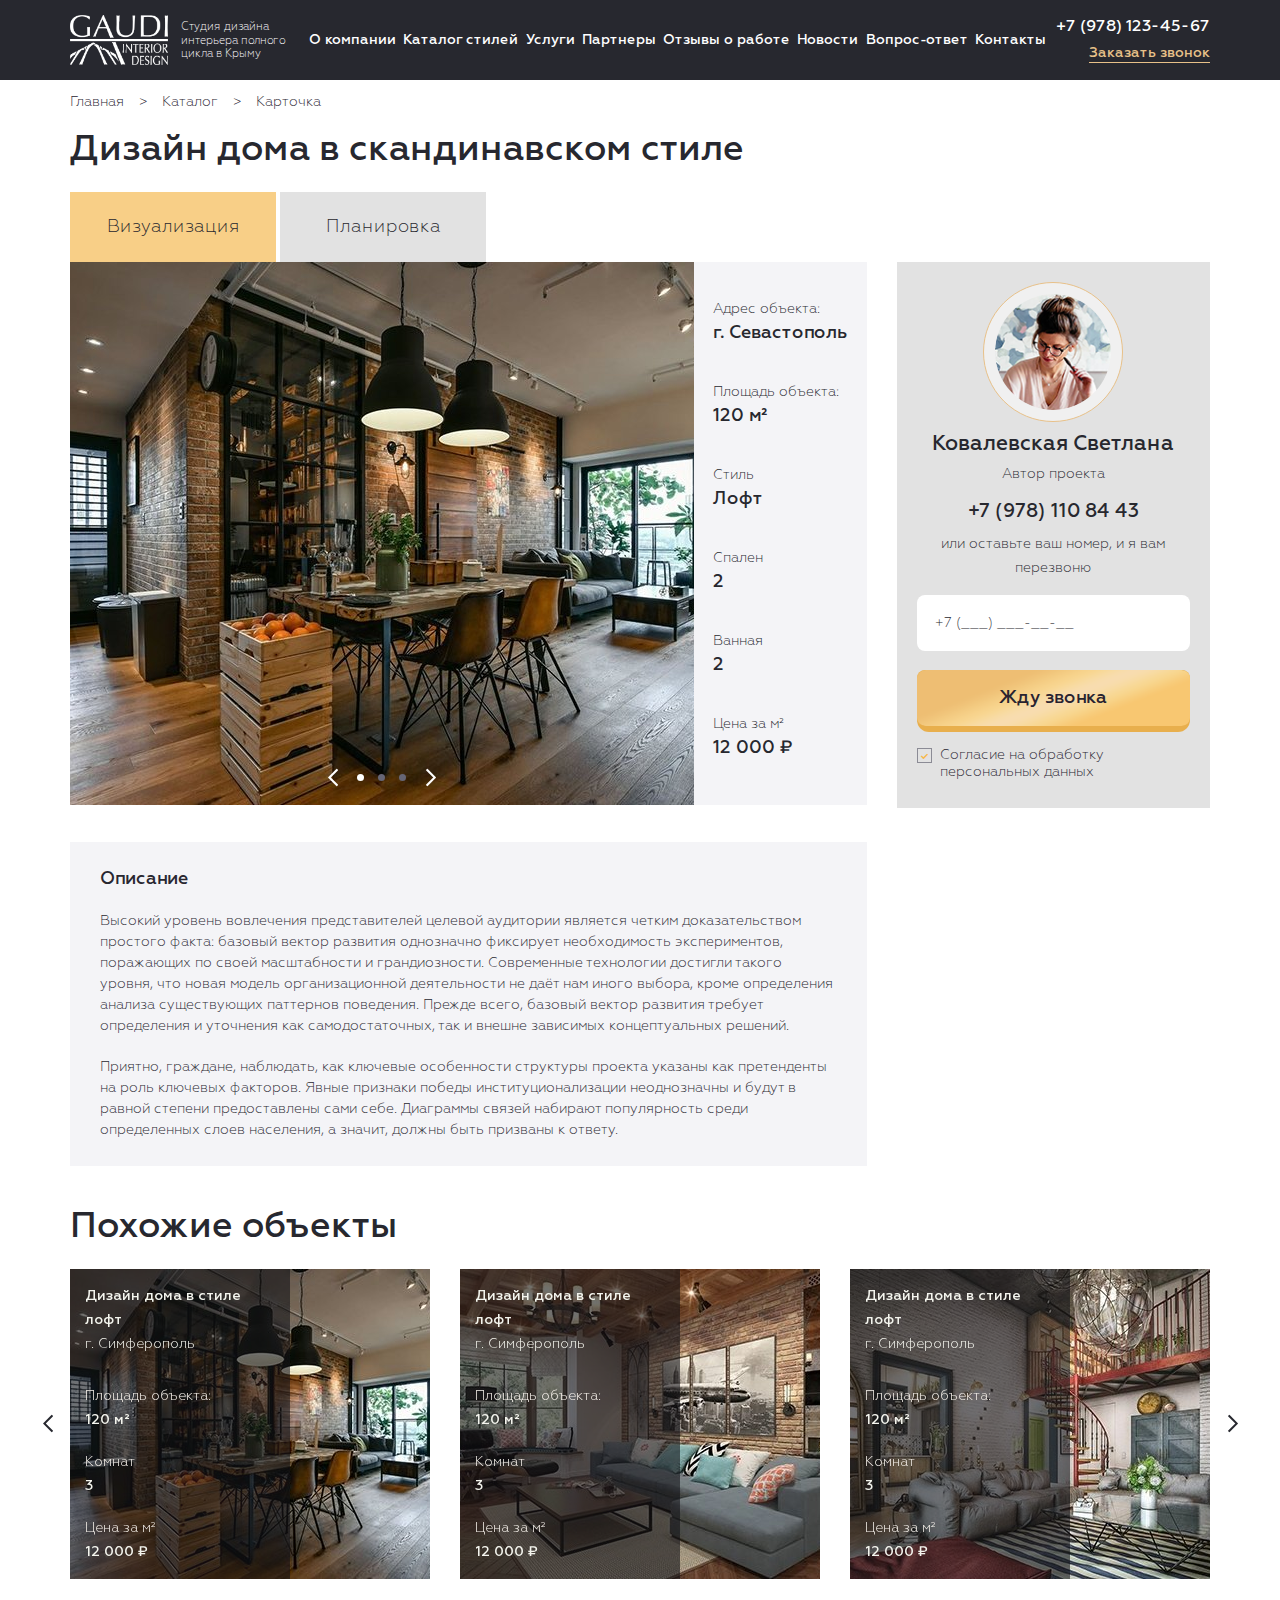
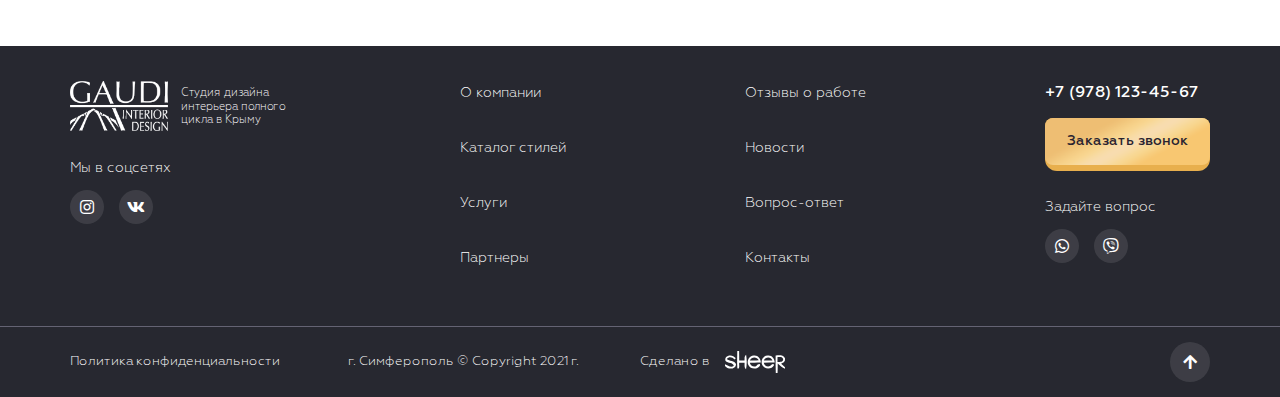
==== commit a1444755: "Add files via upload" ====
--- a/card.html
+++ b/card.html
@@ -320,7 +320,7 @@
 							<a href="#">Политика конфиденциальности</a>
 						</div>
 						<div class="col-lg-3 col-sm-6 col_copyright">
-							<p>г. Симферополь © Copyright  2020 г.</p>
+							<p>г. Симферополь © Copyright  2021 г.</p>
 						</div>
 						<div class="col-lg-3 col-sm-6 col_pl">
 							<div class="create">Сделано в <img src="img/copy.svg" alt="alt"></div>
--- a/libs/ion.rangeSlider-master/css/ion.rangeSlider.min.css
+++ b/libs/ion.rangeSlider-master/css/ion.rangeSlider.min.css
@@ -0,0 +1 @@
+/*!Ion.RangeSlider, 2.3.1, © Denis Ineshin, 2010 - 2019, IonDen.com, Build date: 2019-12-19 16:51:02*/.irs{position:relative;display:block;-webkit-touch-callout:none;-webkit-user-select:none;-khtml-user-select:none;-moz-user-select:none;-ms-user-select:none;user-select:none;font-size:12px;font-family:Arial,sans-serif}.irs-line{position:relative;display:block;overflow:hidden;outline:none !important}.irs-bar{position:absolute;display:block;left:0;width:0}.irs-shadow{position:absolute;display:none;left:0;width:0}.irs-handle{position:absolute;display:block;box-sizing:border-box;cursor:default;z-index:1}.irs-handle.type_last{z-index:2}.irs-min,.irs-max{position:absolute;display:block;cursor:default}.irs-min{left:0}.irs-max{right:0}.irs-from,.irs-to,.irs-single{position:absolute;display:block;top:0;left:0;cursor:default;white-space:nowrap}.irs-grid{position:absolute;display:none;bottom:0;left:0;width:100%;height:20px}.irs-with-grid .irs-grid{display:block}.irs-grid-pol{position:absolute;top:0;left:0;width:1px;height:8px;background:#000}.irs-grid-pol.small{height:4px}.irs-grid-text{position:absolute;bottom:0;left:0;white-space:nowrap;text-align:center;font-size:9px;line-height:9px;padding:0 3px;color:#000}.irs-disable-mask{position:absolute;display:block;top:0;left:-1%;width:102%;height:100%;cursor:default;background:rgba(0,0,0,0);z-index:2}.lt-ie9 .irs-disable-mask{background:#000;filter:alpha(opacity=0);cursor:not-allowed}.irs-disabled{opacity:.4}.irs-hidden-input{position:absolute !important;display:block !important;top:0 !important;left:0 !important;width:0 !important;height:0 !important;font-size:0 !important;line-height:0 !important;padding:0 !important;margin:0 !important;overflow:hidden;outline:none !important;z-index:-9999 !important;background:none !important;border-style:solid !important;border-color:transparent !important}.irs--flat{height:40px}.irs--flat.irs-with-grid{height:60px}.irs--flat .irs-line{top:25px;height:12px;background-color:#e1e4e9;border-radius:4px}.irs--flat .irs-bar{top:25px;height:12px;background-color:#ed5565}.irs--flat .irs-bar--single{border-radius:4px 0 0 4px}.irs--flat .irs-shadow{height:1px;bottom:16px;background-color:#e1e4e9}.irs--flat .irs-handle{top:22px;width:16px;height:18px;background-color:transparent}.irs--flat .irs-handle>i:first-child{position:absolute;display:block;top:0;left:50%;width:2px;height:100%;margin-left:-1px;background-color:#da4453}.irs--flat .irs-handle.state_hover>i:first-child,.irs--flat .irs-handle:hover>i:first-child{background-color:#a43540}.irs--flat .irs-min,.irs--flat .irs-max{top:0;padding:1px 3px;color:#999;font-size:10px;line-height:1.333;text-shadow:none;background-color:#e1e4e9;border-radius:4px}.irs--flat .irs-from,.irs--flat .irs-to,.irs--flat .irs-single{color:white;font-size:10px;line-height:1.333;text-shadow:none;padding:1px 5px;background-color:#ed5565;border-radius:4px}.irs--flat .irs-from:before,.irs--flat .irs-to:before,.irs--flat .irs-single:before{position:absolute;display:block;content:"";bottom:-6px;left:50%;width:0;height:0;margin-left:-3px;overflow:hidden;border:3px solid transparent;border-top-color:#ed5565}.irs--flat .irs-grid-pol{background-color:#e1e4e9}.irs--flat .irs-grid-text{color:#999}.irs--big{height:55px}.irs--big.irs-with-grid{height:70px}.irs--big .irs-line{top:33px;height:12px;background-color:white;background:linear-gradient(to bottom, #ddd -50%, white 150%);border:1px solid #ccc;border-radius:12px}.irs--big .irs-bar{top:33px;height:12px;background-color:#92bce0;border:1px solid #428bca;background:linear-gradient(to bottom, #ffffff 0%, #428bca 30%, #b9d4ec 100%);box-shadow:inset 0 0 1px 1px rgba(255,255,255,0.5)}.irs--big .irs-bar--single{border-radius:12px 0 0 12px}.irs--big .irs-shadow{height:1px;bottom:16px;background-color:rgba(66,139,202,0.5)}.irs--big .irs-handle{top:25px;width:30px;height:30px;border:1px solid rgba(0,0,0,0.3);background-color:#cbcfd5;background:linear-gradient(to bottom, white 0%, #B4B9BE 30%, white 100%);box-shadow:1px 1px 2px rgba(0,0,0,0.2),inset 0 0 3px 1px white;border-radius:30px}.irs--big .irs-handle.state_hover,.irs--big .irs-handle:hover{border-color:rgba(0,0,0,0.45);background-color:#939ba7;background:linear-gradient(to bottom, white 0%, #919BA5 30%, white 100%)}.irs--big .irs-min,.irs--big .irs-max{top:0;padding:1px 5px;color:white;text-shadow:none;background-color:#9f9f9f;border-radius:3px}.irs--big .irs-from,.irs--big .irs-to,.irs--big .irs-single{color:white;text-shadow:none;padding:1px 5px;background-color:#428bca;background:linear-gradient(to bottom, #428bca 0%, #3071a9 100%);border-radius:3px}.irs--big .irs-grid-pol{background-color:#428bca}.irs--big .irs-grid-text{color:#428bca}.irs--modern{height:55px}.irs--modern.irs-with-grid{height:55px}.irs--modern .irs-line{top:25px;height:5px;background-color:#d1d6e0;background:linear-gradient(to bottom, #e0e4ea 0%, #d1d6e0 100%);border:1px solid #a3adc1;border-bottom-width:0;border-radius:5px}.irs--modern .irs-bar{top:25px;height:5px;background:#20b426;background:linear-gradient(to bottom, #20b426 0%, #18891d 100%)}.irs--modern .irs-bar--single{border-radius:5px 0 0 5px}.irs--modern .irs-shadow{height:1px;bottom:21px;background-color:rgba(209,214,224,0.5)}.irs--modern .irs-handle{top:37px;width:12px;height:13px;border:1px solid #a3adc1;border-top-width:0;box-shadow:1px 1px 1px rgba(0,0,0,0.1);border-radius:0 0 3px 3px}.irs--modern .irs-handle>i:nth-child(1){position:absolute;display:block;top:-4px;left:1px;width:6px;height:6px;border:1px solid #a3adc1;background:white;transform:rotate(45deg)}.irs--modern .irs-handle>i:nth-child(2){position:absolute;display:block;box-sizing:border-box;top:0;left:0;width:10px;height:12px;background:#e9e6e6;background:linear-gradient(to bottom, white 0%, #e9e6e6 100%);border-radius:0 0 3px 3px}.irs--modern .irs-handle>i:nth-child(3){position:absolute;display:block;box-sizing:border-box;top:3px;left:3px;width:4px;height:5px;border-left:1px solid #a3adc1;border-right:1px solid #a3adc1}.irs--modern .irs-handle.state_hover,.irs--modern .irs-handle:hover{border-color:#7685a2;background:#c3c7cd;background:linear-gradient(to bottom, #ffffff 0%, #919ba5 30%, #ffffff 100%)}.irs--modern .irs-handle.state_hover>i:nth-child(1),.irs--modern .irs-handle:hover>i:nth-child(1){border-color:#7685a2}.irs--modern .irs-handle.state_hover>i:nth-child(3),.irs--modern .irs-handle:hover>i:nth-child(3){border-color:#48536a}.irs--modern .irs-min,.irs--modern .irs-max{top:0;font-size:10px;line-height:1.333;text-shadow:none;padding:1px 5px;color:white;background-color:#d1d6e0;border-radius:5px}.irs--modern .irs-from,.irs--modern .irs-to,.irs--modern .irs-single{font-size:10px;line-height:1.333;text-shadow:none;padding:1px 5px;background-color:#20b426;color:white;border-radius:5px}.irs--modern .irs-from:before,.irs--modern .irs-to:before,.irs--modern .irs-single:before{position:absolute;display:block;content:"";bottom:-6px;left:50%;width:0;height:0;margin-left:-3px;overflow:hidden;border:3px solid transparent;border-top-color:#20b426}.irs--modern .irs-grid{height:25px}.irs--modern .irs-grid-pol{background-color:#dedede}.irs--modern .irs-grid-text{color:silver;font-size:13px}.irs--sharp{height:50px;font-size:12px;line-height:1}.irs--sharp.irs-with-grid{height:57px}.irs--sharp .irs-line{top:30px;height:2px;background-color:black;border-radius:2px}.irs--sharp .irs-bar{top:30px;height:2px;background-color:#ee22fa}.irs--sharp .irs-bar--single{border-radius:2px 0 0 2px}.irs--sharp .irs-shadow{height:1px;bottom:21px;background-color:rgba(0,0,0,0.5)}.irs--sharp .irs-handle{top:25px;width:10px;height:10px;background-color:#a804b2}.irs--sharp .irs-handle>i:first-child{position:absolute;display:block;top:100%;left:0;width:0;height:0;border:5px solid transparent;border-top-color:#a804b2}.irs--sharp .irs-handle.state_hover,.irs--sharp .irs-handle:hover{background-color:black}.irs--sharp .irs-handle.state_hover>i:first-child,.irs--sharp .irs-handle:hover>i:first-child{border-top-color:black}.irs--sharp .irs-min,.irs--sharp .irs-max{color:white;font-size:14px;line-height:1;top:0;padding:3px 4px;opacity:.4;background-color:#a804b2;border-radius:2px}.irs--sharp .irs-from,.irs--sharp .irs-to,.irs--sharp .irs-single{font-size:14px;line-height:1;text-shadow:none;padding:3px 4px;background-color:#a804b2;color:white;border-radius:2px}.irs--sharp .irs-from:before,.irs--sharp .irs-to:before,.irs--sharp .irs-single:before{position:absolute;display:block;content:"";bottom:-6px;left:50%;width:0;height:0;margin-left:-3px;overflow:hidden;border:3px solid transparent;border-top-color:#a804b2}.irs--sharp .irs-grid{height:25px}.irs--sharp .irs-grid-pol{background-color:#dedede}.irs--sharp .irs-grid-text{color:silver;font-size:13px}.irs--round{height:50px}.irs--round.irs-with-grid{height:65px}.irs--round .irs-line{top:36px;height:4px;background-color:#dee4ec;border-radius:4px}.irs--round .irs-bar{top:36px;height:4px;background-color:#006cfa}.irs--round .irs-bar--single{border-radius:4px 0 0 4px}.irs--round .irs-shadow{height:4px;bottom:21px;background-color:rgba(222,228,236,0.5)}.irs--round .irs-handle{top:26px;width:24px;height:24px;border:4px solid #006cfa;background-color:white;border-radius:24px;box-shadow:0 1px 3px rgba(0,0,255,0.3)}.irs--round .irs-handle.state_hover,.irs--round .irs-handle:hover{background-color:#f0f6ff}.irs--round .irs-min,.irs--round .irs-max{color:#333;font-size:14px;line-height:1;top:0;padding:3px 5px;background-color:rgba(0,0,0,0.1);border-radius:4px}.irs--round .irs-from,.irs--round .irs-to,.irs--round .irs-single{font-size:14px;line-height:1;text-shadow:none;padding:3px 5px;background-color:#006cfa;color:white;border-radius:4px}.irs--round .irs-from:before,.irs--round .irs-to:before,.irs--round .irs-single:before{position:absolute;display:block;content:"";bottom:-6px;left:50%;width:0;height:0;margin-left:-3px;overflow:hidden;border:3px solid transparent;border-top-color:#006cfa}.irs--round .irs-grid{height:25px}.irs--round .irs-grid-pol{background-color:#dedede}.irs--round .irs-grid-text{color:silver;font-size:13px}.irs--square{height:50px}.irs--square.irs-with-grid{height:60px}.irs--square .irs-line{top:31px;height:4px;background-color:#dedede}.irs--square .irs-bar{top:31px;height:4px;background-color:black}.irs--square .irs-shadow{height:2px;bottom:21px;background-color:#dedede}.irs--square .irs-handle{top:25px;width:16px;height:16px;border:3px solid black;background-color:white;-webkit-transform:rotate(45deg);-ms-transform:rotate(45deg);transform:rotate(45deg)}.irs--square .irs-handle.state_hover,.irs--square .irs-handle:hover{background-color:#f0f6ff}.irs--square .irs-min,.irs--square .irs-max{color:#333;font-size:14px;line-height:1;top:0;padding:3px 5px;background-color:rgba(0,0,0,0.1)}.irs--square .irs-from,.irs--square .irs-to,.irs--square .irs-single{font-size:14px;line-height:1;text-shadow:none;padding:3px 5px;background-color:black;color:white}.irs--square .irs-grid{height:25px}.irs--square .irs-grid-pol{background-color:#dedede}.irs--square .irs-grid-text{color:silver;font-size:11px}--- a/css/main.css
+++ b/css/main.css
@@ -19,7 +19,7 @@
 body textarea:focus:required:invalid {
 	
 }
-body input:required:valid,
+body input:required:valid, 
 body textarea:required:valid {
 	
 }
@@ -614,7 +614,7 @@
 	padding: 30px;
 	min-height: 100%;
 	background-color: rgb(18 18 24 / 60%);
-	z-index: 3;
+	z-index: 2;
 	position: absolute;
 	font-weight: 500;
 	top: 0;
@@ -622,8 +622,19 @@
 	left: -265px;
 	transition: all 0.3s;
 }
-.item-portfolio:hover .info-portfolio {
+.item-portfolio__hover {
+	position: absolute;
+	height: calc(100% - 60px);
+	top: 0;
 	left: 0;
+	z-index: 6;
+	width: 100%;
+}
+.item-portfolio__hover:hover + .info-portfolio {
+	left: 0;
+}
+.item-portfolio {
+	position: relative;
 }
 .info-portfolio__middle {
 	margin-top: 22px;
@@ -715,6 +726,7 @@
 	background-color: #e2e2e2;
 	position: relative;
 }
+.item-form textarea,
 .item-form input {
 	width: 100%;
 	height: 56px;
@@ -727,6 +739,11 @@
 	background-color: #ffffff;
 	border: none;
 	border-radius: 8px;
+}
+.item-form textarea {
+	padding-top: 15px;
+	height: 105px;
+	resize: none;
 }
 .item-form {
 	margin-bottom: 28px;
@@ -1992,4 +2009,326 @@
 .title-section_recomend {
 	padding-top: 40px;
 	padding-bottom: 20px;
+}
+.article-image {
+	height: 434px;
+	margin-bottom: 35px;
+	position: relative;
+}
+.article-image img {
+	height: 100%;
+	width: 100%;
+	max-width: initial;
+	object-fit: cover;
+	font-family: 'object-fit: cover;';
+	-webkit-transition: all 0.3s;
+	-o-transition: all 0.3s;
+	transition: all 0.3s;
+}
+.article .container {
+	max-width: 1170px;
+}
+.article .breadcumbs {
+	justify-content: center;
+}
+.article-image__content {
+	position: absolute;
+	top: 0;
+	left: 0;
+	width: 100%;
+	height: 100%;
+	display: flex;
+	flex-direction: column;
+	align-items: center;
+	justify-content: center;
+	z-index: 2;	
+	color: #fff;
+}
+.article h1 {
+	padding-top: 15px;
+	font-size: 40px;
+line-height: 1.2;
+font-weight: 500;
+margin: 0 auto;
+text-align: center;
+}
+.article-image__content h1 {
+	max-width: 700px;
+}
+.nav-article {
+	font-size: 18px;
+line-height: 24px;
+padding: 25px 35px;
+font-weight: 500;
+	min-height: 100%;
+	background-color: rgba(228,194,135,0.2);
+}
+.nav-article a {
+	color: #282835;
+	border-bottom: 1px solid #282835;
+	transition: all 0.3s;
+}
+.nav-article a:hover {
+	border-color:transparent;
+}
+.nav-article li {
+	margin-bottom: 20px;
+}
+.nav-article li:last-child {
+	margin-bottom: 0;
+}
+.article img {
+	max-width: 100%;
+}
+.service,
+.article {
+	font-size: 14px;
+	line-height: 21px;
+}
+.service h2,
+.article h2 {
+	font-size: 18px;
+	margin-bottom: 15px;
+font-weight: 500;
+}
+.service p,
+.article p {
+	margin-bottom: 18px;
+}
+.service row li::before,
+.row_article li::before {
+	content: "•";
+	margin-right: 5px;
+}
+.row_article {
+	margin-top: 30px;
+}
+.row_article img {
+	margin-bottom: 30px;
+}
+.row_article .col-lg-3 {
+	padding-left: 0;
+}
+.row_article .col-lg-9 {
+	padding-right: 30px;
+}
+.article blockquote {
+	padding: 50px 43px;
+	padding-right: 30px;
+	background-color: #f4f4f7;
+	margin: 0;
+	margin-top: 40px;
+}
+.article blockquote img {
+	margin-left: 30px;
+	margin-top: -70px;
+	float: right;
+}
+.article {
+	padding-bottom: 63px;
+}
+#map {
+	height: 745px;
+	width: 100%;
+	background-color: #eee;
+}
+.contacts .title-section {
+	padding: 30px 0;
+}
+.contacts .container {
+	position: relative;
+}
+.contacts-block {
+	width: 406px;
+	height: 745px;
+	top: 0;
+	left: 15px;
+	background-color: #272830;
+	z-index: 4;
+	display: flex;
+	flex-direction: column;
+	position: absolute;
+}
+.contacts-block__top {
+	padding: 8px 28px;
+	padding-bottom: 0;
+	font-weight: 500;
+	color: #fff;
+}
+.contacts-block .form-page {
+	padding-top: 36px;
+	padding-bottom: 36px;
+	margin-top: auto;
+	background-color: #f4f4f7;
+box-shadow: 4px 8px 15px 0px rgba(40,39,48,0.23);
+border-radius: 10px 10px 0px 0px;
+}
+.form-page .title-middle {
+	padding-bottom: 20px;
+	text-align: center;
+}
+.contacts-block .item-form {
+	margin-bottom: 19px;
+}
+.contacts-block__title {
+	font-size: 18px;
+}
+.contacts-block__top p a {
+	color: #fff;
+}
+.contacts-block__top .list-social a {
+	background-color: #f4f4f7;
+	color: #27282f;
+}
+.contacts-block__top .list-social a:hover {
+	background-color: #ddd;
+}
+.contacts-block__top .row > div {
+	padding-top: 20px;
+	padding-bottom: 20px;
+}
+.partners {
+	padding-bottom: 35px;
+	background-color: #f4f4f7;
+}
+.partners__top {
+	padding: 25px 0;
+	margin-bottom: 40px;
+	background-color: #fff;
+}
+.item-partner {
+	margin-bottom: 50px;
+	text-align: center;
+	font-size: 14px;
+line-height: 21px;
+}
+.item-partner_image {
+	height: 121px;
+	margin-bottom: 7px;
+	display: flex;
+	align-items: center;
+	justify-content: center;
+}
+.item-partner_image img {
+	max-width: 100%;
+	max-height: 100%;
+}
+.item-partner__name {
+	font-size: 16px;
+	margin-bottom: 17px;
+font-weight: 500;
+}
+.partners .tab-container {
+	padding-left: 25px;
+	padding-right: 25px;
+}
+.partners .tabs a {
+	padding-left: 25px;
+}
+.service img {
+	max-width: 100%;
+}
+.service .title-section {
+	padding: 30px 0;
+}
+.service {
+	padding-bottom: 53px;
+}
+.item-service__buttons {
+	padding-top: 10px;
+	display: flex;
+	align-items: center;
+	justify-content: space-between;
+}
+.item-service__image {
+	margin-bottom: 20px;
+	height: 237px;
+}
+.item-service__image img {
+	height: 100%;
+	width: 100%;
+	object-fit: cover;
+	font-family: 'object-fit: cover;';
+	-webkit-transition: all 0.3s;
+	-o-transition: all 0.3s;
+	transition: all 0.3s;
+}
+.item-service .title-middle {
+	margin-bottom: 15px;
+	font-weight: 500;
+}
+.item-service {
+	font-size: 14px;
+line-height: 21px;
+}
+.item-service .btn-page,
+.item-service .btn-main {
+	height: 47px;
+	font-size: 14px;
+	padding: 0 22px;
+line-height: 24px;
+}
+.item-service .btn-page {
+	padding: 0 31px;
+}
+.service .item-service {
+	margin-bottom: 38px;
+}
+.service .item-service:last-child {
+	margin-bottom: 0;
+}
+.service__right {
+	padding-left: 0;
+}
+.service__right .item-service {
+	margin-left: -15px;
+}
+.service__left {
+	padding-right: 35px;
+}
+.categories {
+	padding-top: 25px;
+	padding-bottom: 62px;
+}
+.categories .descr-title {
+	padding-top: 15px;
+	padding-bottom: 8px;
+}
+.item-category {
+	height: 430px;
+	margin-top: 28px;
+	display: block;
+	position: relative;
+	overflow: hidden;
+}
+.item-category:hover img {
+	transform: scale(1.04);
+}
+.item-category img {
+	height: 100%;
+	width: 100%;
+	object-fit: cover;
+	font-family: 'object-fit: cover;';
+	-webkit-transition: all 0.7s;
+	-o-transition: all 0.7s;
+	transition: all 0.7s;
+}
+.item-category__content {
+	position: absolute;
+	top: 0;
+	left: 0;
+	width: 100%;
+	height: 100%;
+	display: flex;
+	align-items: center;
+	justify-content: center;
+}
+.item-category__name {
+	padding: 9px 41px;
+	font-size: 24px;
+line-height: 34px;
+font-weight: 500;
+color: #ffffff;
+	background-color: rgba(40,39,48,0.7);
+	display: inline-block;
 }--- a/css/media.css
+++ b/css/media.css
@@ -19,11 +19,17 @@
     padding: 23px;
 }
 .row_news-page .item-news__content {
-    padding: 30px 32px;
+    padding: 30px 32px; 
 } 
 .consult-block {
     padding-left: 43px;
     padding-right: 43px;
+}
+.service__right .item-service {
+    margin-left: 0;
+}
+.partners .tabs a  {
+    font-size: 19px;
 }
 }
 @media only screen and (max-width : 1440px) {
@@ -303,6 +309,50 @@
     .consult-block__name {
     font-size: 17px;
 }
+.article .container {
+    max-width: 920px;
+}
+.nav-article {
+    font-size: 16px;
+    }
+    .nav-article li {
+    margin-bottom: 10px;
+}
+.article blockquote {
+    padding: 23px 30px;
+    }
+    .article blockquote img {
+        margin-top: -35px;
+    }
+    .article blockquote {
+        margin-top: 25px;
+    }
+    .contacts-block {
+    width: 365px;
+}
+.partners .tabs a {
+    font-size: 16px;
+    line-height: 22px;
+    }
+    .item-partner {
+        margin-bottom: 30px;
+    }
+    .item-service__image {
+    margin-bottom: 15px;
+    height: 195px;
+}
+.item-service .title-middle {
+    margin-bottom: 10px;
+}
+.item-service .btn-page {
+    padding: 0 19px;
+}
+.item-service .btn-main {
+    padding: 0 14px;
+}
+.item-category {
+    height: 330px;
+    }
 }
 
 /* Medium Devices, Desktops */
@@ -495,6 +545,58 @@
         padding-right: 190px;
         margin-top: 30px;
     }
+    .article .container {
+        max-width: 720px;
+    }
+    .article-image {
+    height: 340px;
+}
+.nav-article {
+    margin-bottom: 30px;
+    min-height: initial;
+}
+.row_article .col-lg-3 {
+    padding-left: 15px;
+}
+.row_article .col-lg-9 {
+    padding-right: 15px;
+}
+.contacts-block {
+    width: 406px;
+    left: 0;
+    position: relative;
+    height: initial;
+}
+.partners .tabs a {
+    padding-left: 0;
+    font-size: 14px;
+    line-height: 19px;
+}
+.item-partner {
+    margin-bottom: 20px;
+}
+.service .title-section {
+    padding: 20px 0;
+}
+.item-service__image {
+    height: 237px;
+    margin-bottom: 20px;
+}
+.service__right {
+    padding-left: 15px;
+}
+.item-service .btn-page {
+    padding: 0 29px;
+}
+.item-service .btn-main {
+    padding: 0 21px;
+}
+.service__left {
+    padding-right: 15px;
+}
+.categories .descr-title {
+    padding-bottom: 0;
+}
 }
 
 /* Small Devices, Tablets */
@@ -794,6 +896,41 @@
 .card {
     padding-bottom: 45px;
 }
+.article h1 {
+    font-size: 32px;
+}
+.article blockquote img {
+    float: none;
+    margin-bottom: 25px;
+    margin-left: 0;
+}
+.article {
+    padding-bottom: 50px;
+}
+.contacts-block {
+    width: 100%;
+}
+.contacts-block__top {
+    padding-bottom: 20px;
+}
+#map {
+    height: 500px;
+}
+.partners__top {
+    margin-bottom: 25px;
+}
+.partners .tabs a {
+    font-size: 13px;
+    line-height: 16px;
+}
+.item-partner {
+    margin-bottom: 15px;
+}
+.item-category__name {
+    padding: 9px 30px;
+    font-size: 20px;
+    line-height: 29px;
+    }
 }
 
 /* Extra Small Devices, Phones */
@@ -1010,6 +1147,89 @@
     .item-portfolio_recomend .info-portfolio {
         display: block;
     }
+    .nav-article {
+        padding: 25px;
+    }
+    .nav-article li {
+    margin-bottom: 15px;
+}
+.nav-article {
+    line-height: 21px;
+}
+.row_article {
+    margin-top: 20px;
+}
+.article blockquote {
+    padding: 23px 20px;
+    padding-bottom: 10px;
+}
+.contacts .title-section {
+    padding: 25px 0;
+}
+.contacts-block__title {
+    font-size: 16px;
+}
+.contacts-block__top {
+    padding: 15px 15px;
+    font-size: 14px;
+}
+.contacts-block .form-page {
+    padding: 35px 20px;
+}
+.contacts-block {
+    margin: 0 -15px;
+    width: initial;
+}
+#map {
+    height: 350px;
+}
+.partners__top .descr-title {
+    font-size: 14px;
+    line-height: 22px;
+}
+.partners .tabs a {
+    font-size: 12px;
+    line-height: 15px;
+}
+.item-partner_image {
+    height: 104px;
+    margin-bottom: 2px;
+}
+.item-partner__name {
+    font-size: 15px;
+    margin-bottom: 8px;
+    }
+    .partners .tab-container {
+        padding-left: 15px;
+        padding-right: 15px;
+    }
+    .service h2, .article h2 {
+    font-size: 17px;
+}
+.service h2 {
+    margin-bottom: 10px;
+}
+.item-service__image {
+    height: 215px;
+    margin-bottom: 15px;
+}
+.item-service .btn-page {
+    padding: 0 19px;
+}
+.item-service .btn-main {
+    padding: 0 15px;
+}
+.breadcumbs span {
+    margin: 0 9px;
+}
+.item-category {
+    height: 285px;
+}
+.item-category__name {
+    padding: 9px 24px;
+    font-size: 18px;
+    line-height: 25px;
+}
 }
 
 /* Custom, iPhone Retina */
